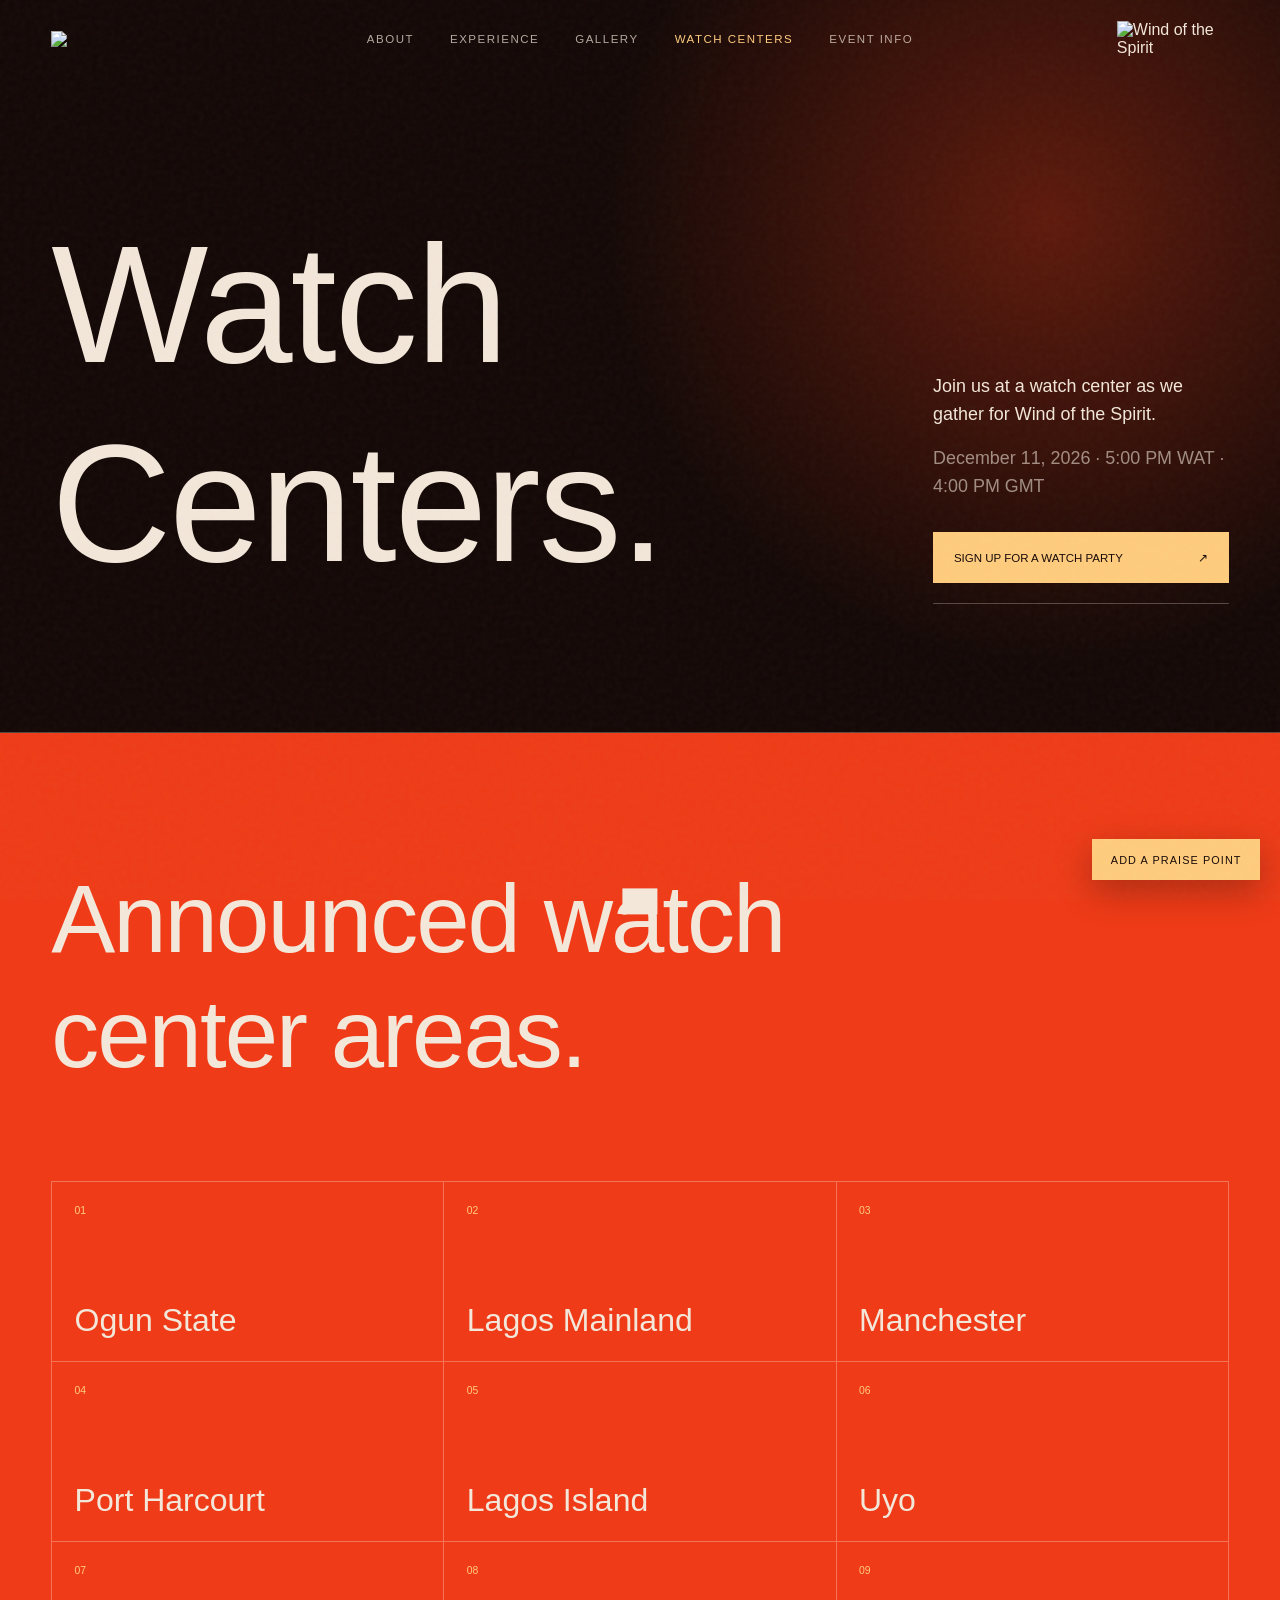
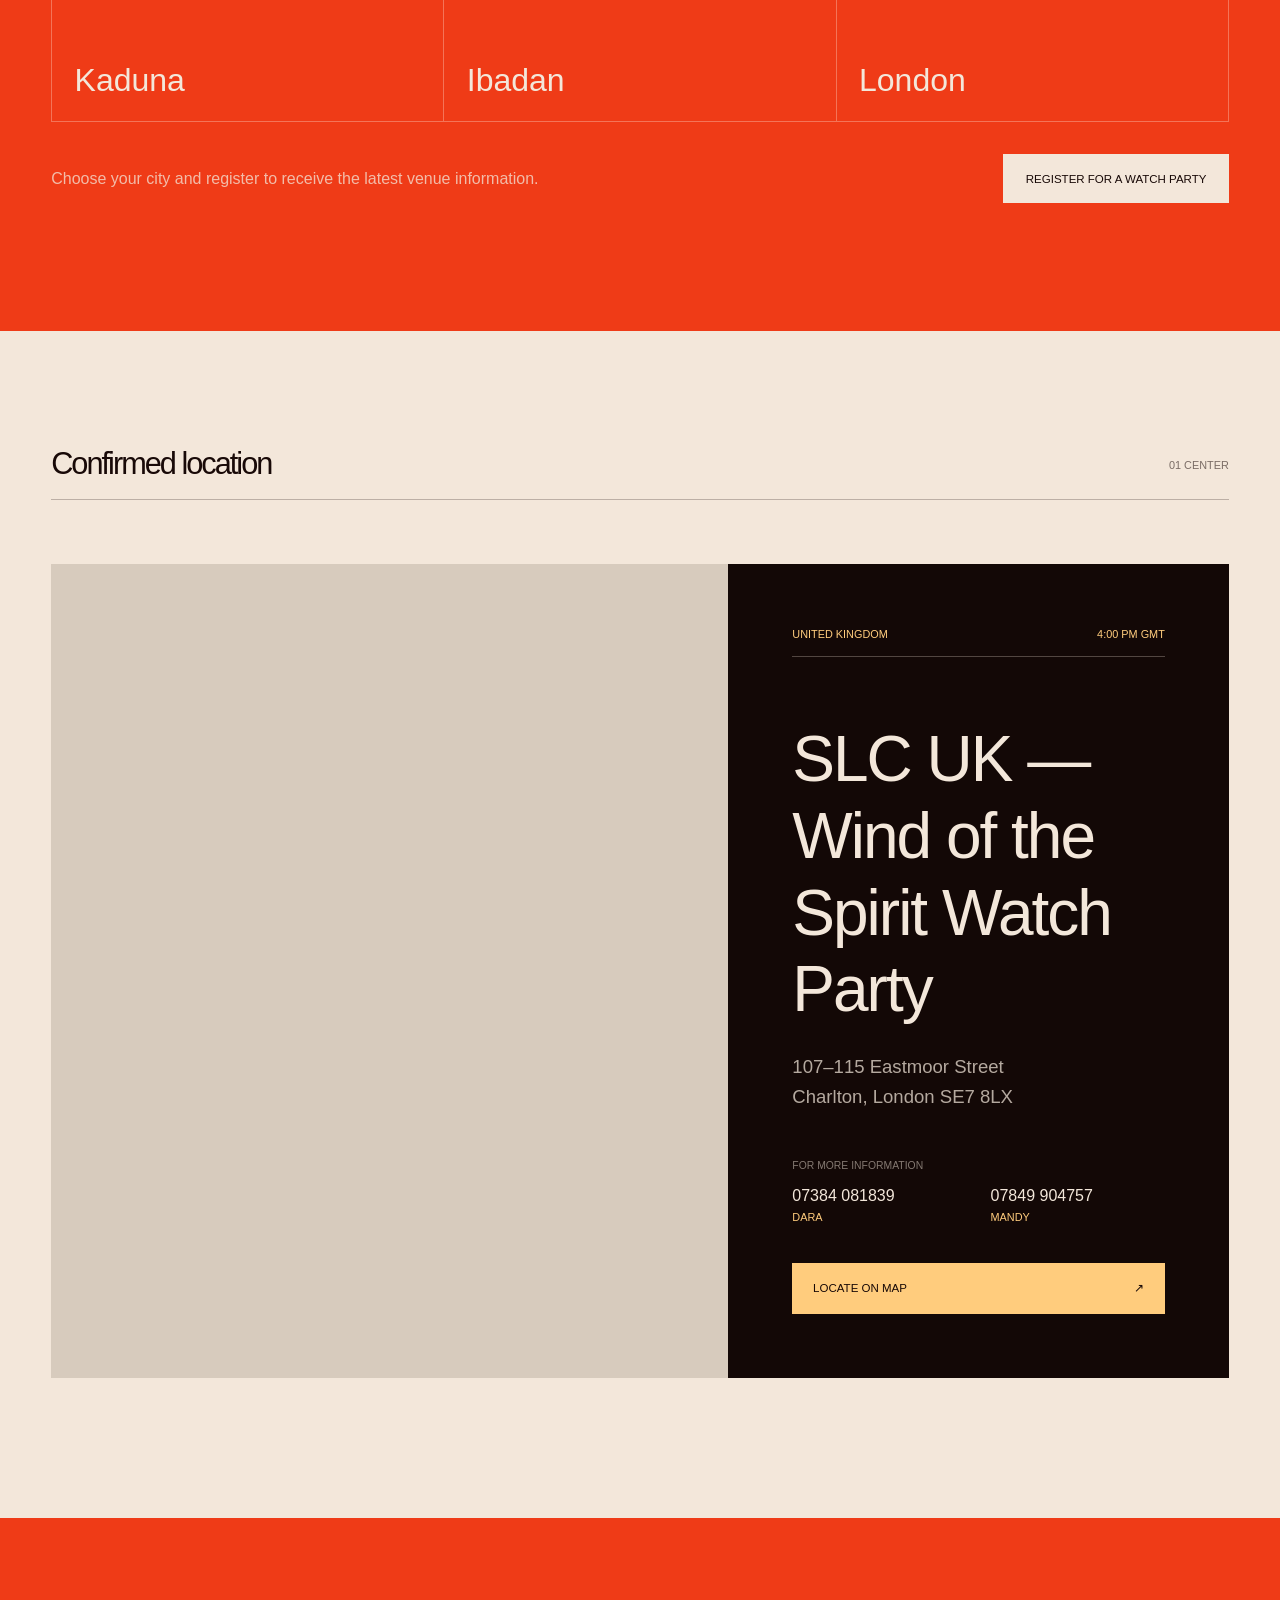
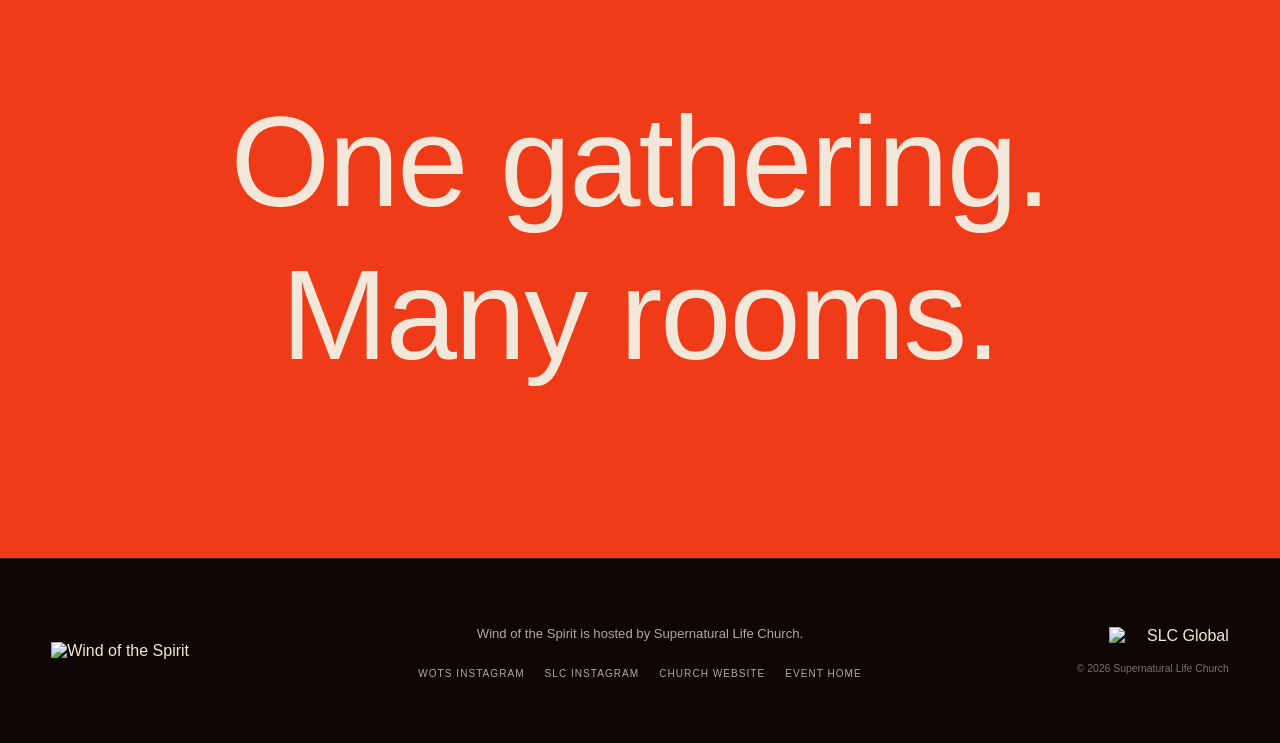
==== watch-centers.html @ 70781173 "Add watch centers and merchandise sections" ====
<!doctype html>
<html lang="en">
<head>
  <meta charset="UTF-8" />
  <meta name="viewport" content="width=device-width, initial-scale=1.0" />
  <meta name="theme-color" content="#130806" />
  <meta name="description" content="Find confirmed Wind of the Spirit 2026 watch centers and directions." />
  <meta property="og:title" content="Wind of the Spirit 2026 Watch Centers" />
  <meta property="og:description" content="Join a Wind of the Spirit 2026 watch party near you." />
  <link rel="icon" type="image/png" href="assets/wots-color.png" />
  <title>Watch Centers — Wind of the Spirit 2026</title>
  <link rel="stylesheet" href="styles.css" />
  <script src="script.js" defer></script>
</head>
<body class="watch-centers-page">
  <a class="skip-link" href="#main">Skip to content</a>
  <div class="grain" aria-hidden="true"></div>
  <header class="site-header scrolled" id="header">
    <a class="brand" href="index.html" aria-label="Supernatural Life Church home"><img src="assets/slc-global-white.png" alt="SLC Global"></a>
    <nav class="desktop-nav" aria-label="Primary navigation">
      <a href="index.html#about">About</a><a href="index.html#experience">Experience</a><a href="index.html#gallery">Gallery</a><a href="watch-centers.html" aria-current="page">Watch Centers</a><a href="index.html#details">Event Info</a>
    </nav>
    <a class="event-brand" href="index.html" aria-label="Wind of the Spirit 2026"><img src="assets/wots-light.png" alt="Wind of the Spirit"></a>
    <button class="menu-toggle" type="button" aria-expanded="false" aria-controls="mobile-menu"><span></span><span></span><span class="sr-only">Menu</span></button>
  </header>
  <nav class="mobile-menu" id="mobile-menu" aria-label="Mobile navigation">
    <a href="index.html#about">About</a><a href="index.html#experience">Experience</a><a href="index.html#gallery">Gallery</a><a href="watch-centers.html" aria-current="page">Watch Centers</a><a href="index.html#details">Event Info</a>
  </nav>
  <a class="praise-float" href="https://docs.google.com/forms/d/e/1FAIpQLSfN8o65ADISsEK9crIKpvxjXkOu6VvKsubmIb9Zc9VXGSktmg/viewform" target="_blank" rel="noopener noreferrer">Add a Praise Point</a>

  <main id="main">
    <section class="watch-hero" aria-labelledby="watch-title">
      <h1 id="watch-title" class="reveal">Watch<br>Centers.</h1>
      <div class="watch-intro reveal">
        <p>Join us at a watch center as we gather for Wind of the Spirit.</p>
        <p>December 11, 2026 · 5:00 PM WAT · 4:00 PM GMT</p>
        <a class="watch-signup" href="https://bit.ly/WOTSWATCHPARTY" target="_blank" rel="noopener noreferrer">Sign up for a watch party <span>↗</span></a>
      </div>
    </section>

    <section class="watch-regions" aria-labelledby="regions-title">
      <div class="watch-regions-head reveal">
        <h2 id="regions-title">Announced watch center areas.</h2>
      </div>
      <div class="watch-regions-grid reveal" role="list">
        <div role="listitem"><span>01</span>Ogun State</div>
        <div role="listitem"><span>02</span>Lagos Mainland</div>
        <div role="listitem"><span>03</span>Manchester</div>
        <div role="listitem"><span>04</span>Port Harcourt</div>
        <div role="listitem"><span>05</span>Lagos Island</div>
        <div role="listitem"><span>06</span>Uyo</div>
        <div role="listitem"><span>07</span>Kaduna</div>
        <div role="listitem"><span>08</span>Ibadan</div>
        <div role="listitem"><span>09</span>London</div>
      </div>
      <div class="watch-regions-cta reveal">
        <p>Choose your city and register to receive the latest venue information.</p>
        <a href="https://bit.ly/WOTSWATCHPARTY" target="_blank" rel="noopener noreferrer">Register for a watch party</a>
      </div>
    </section>

    <section class="watch-list" aria-labelledby="locations-title">
      <div class="watch-list-head reveal">
        <h2 id="locations-title">Confirmed location</h2>
        <span>01 center</span>
      </div>
      <article class="watch-card reveal">
        <div class="watch-map">
          <iframe title="Map showing SLC UK Watch Party at Eastmoor Street in Charlton, London" src="https://www.google.com/maps?q=107-115%20Eastmoor%20Street%2C%20Charlton%2C%20London%20SE7%208LX&amp;output=embed" loading="lazy" referrerpolicy="no-referrer-when-downgrade"></iframe>
        </div>
        <div class="watch-card-copy">
          <div class="watch-card-meta"><span>United Kingdom</span><span>4:00 PM GMT</span></div>
          <h3>SLC UK — Wind of the Spirit Watch Party</h3>
          <address>107–115 Eastmoor Street<br>Charlton, London SE7 8LX</address>
          <div class="watch-contacts">
            <p><span>For more information</span></p>
            <a href="tel:+447384081839">07384 081839 <small>Dara</small></a>
            <a href="tel:+447849904757">07849 904757 <small>Mandy</small></a>
          </div>
          <a class="watch-map-cta" href="https://maps.app.goo.gl/3BkWu3C67oHr8Jhx6" target="_blank" rel="noopener noreferrer">Locate on map <span>↗</span></a>
        </div>
      </article>
    </section>

    <section class="watch-more">
      <h2 class="reveal">One gathering.<br>Many rooms.</h2>
    </section>
  </main>

  <footer>
    <div class="footer-brand"><img src="assets/wots-light.png" alt="Wind of the Spirit"></div>
    <div class="footer-copy">
      <p>Wind of the Spirit is hosted by Supernatural Life Church.</p>
      <nav aria-label="Social and church links">
        <a href="https://www.instagram.com/windofthespiritglobal/" target="_blank" rel="noopener noreferrer">WOTS Instagram</a>
        <a href="https://www.instagram.com/slchurchng/" target="_blank" rel="noopener noreferrer">SLC Instagram</a>
        <a href="https://slchurchng.org/" target="_blank" rel="noopener noreferrer">Church website</a>
        <a href="index.html">Event home</a>
      </nav>
    </div>
    <div class="footer-legal"><img src="assets/slc-global-white.png" alt="SLC Global"><p>© 2026 Supernatural Life Church</p></div>
  </footer>
  <div class="toast" id="toast" role="status" aria-live="polite"></div>
</body>
</html>
---- styles.css ----
@font-face{font-family:'Whyte Inktrap';src:url('assets/fonts/WhyteInktrap-Regular.woff2') format('woff2');font-weight:400;font-style:normal;font-display:swap}
@font-face{font-family:'Whyte Inktrap';src:url('assets/fonts/WhyteInktrap-Medium.woff2') format('woff2');font-weight:500;font-style:normal;font-display:swap}
@font-face{font-family:'Whyte Inktrap';src:url('assets/fonts/WhyteInktrap-Bold.woff2') format('woff2');font-weight:700;font-style:normal;font-display:swap}
@font-face{font-family:'Whyte Inktrap Super';src:url('assets/fonts/WhyteInktrap-Super.woff2') format('woff2');font-weight:400;font-style:normal;font-display:swap}
@font-face{font-family:'Whyte Inktrap Super';src:url('assets/fonts/WhyteInktrap-SuperItalic.woff2') format('woff2');font-weight:400;font-style:italic;font-display:swap}
:root{--ember:#ef3b17;--orange:#ff5a13;--gold:#ffcc7d;--cream:#f3e7da;--ink:#180907;--night:#130806;--line:rgba(243,231,218,.28);--pad:clamp(1.25rem,4vw,4.8rem)}
*{box-sizing:border-box}html{scroll-behavior:smooth}body{margin:0;background:var(--night);color:var(--cream);font-family:"DM Sans",sans-serif;overflow-x:hidden}body.menu-open{overflow:hidden}::selection{background:var(--gold);color:var(--ink)}a{color:inherit;text-decoration:none}button{font:inherit}.sr-only{position:absolute;width:1px;height:1px;overflow:hidden;clip:rect(0,0,0,0)}.skip-link{position:fixed;left:1rem;top:-5rem;z-index:100;padding:.8rem 1rem;background:#fff;color:#000}.skip-link:focus{top:1rem}.grain{position:fixed;inset:0;z-index:50;pointer-events:none;opacity:.055;background-image:url("data:image/svg+xml,%3Csvg viewBox='0 0 180 180' xmlns='http://www.w3.org/2000/svg'%3E%3Cfilter id='n'%3E%3CfeTurbulence type='fractalNoise' baseFrequency='.9' numOctaves='3' stitchTiles='stitch'/%3E%3C/filter%3E%3Crect width='100%25' height='100%25' filter='url(%23n)' opacity='.7'/%3E%3C/svg%3E")}
.site-header{position:fixed;top:0;left:0;right:0;height:78px;padding:0 var(--pad);display:grid;grid-template-columns:1fr auto 1fr;align-items:center;z-index:40;border-bottom:1px solid transparent;transition:.35s}.site-header.scrolled{background:rgba(20,7,5,.82);backdrop-filter:blur(18px);border-color:rgba(255,255,255,.15)}.brand{display:flex;align-items:flex-start;font-weight:600;letter-spacing:-.06em;font-size:1.55rem}.brand small{font-size:.56rem;margin:.2rem 0 0 .25rem}.desktop-nav{display:flex;gap:2.25rem;font-size:.72rem;text-transform:uppercase;letter-spacing:.13em}.desktop-nav a{opacity:.72;transition:.25s}.desktop-nav a:hover,.desktop-nav a:focus-visible{opacity:1}.nav-cta{justify-self:end;border:1px solid rgba(255,255,255,.45);border-radius:50%;width:104px;height:42px;display:flex;align-items:center;justify-content:center;gap:.5rem;font-size:.67rem;letter-spacing:.12em}.menu-toggle,.mobile-menu{display:none}
.hero{min-height:100svh;position:relative;display:flex;flex-direction:column;justify-content:flex-end;padding:8rem var(--pad) 4rem;overflow:hidden;background:#de260f}.hero-image{position:absolute;inset:0;background-image:url('assets/elshaddai-hero.png');background-size:cover;background-position:center 48%;transform:scale(1.035);animation:heroDrift 14s ease-out both}.hero-shade{position:absolute;inset:0;background:linear-gradient(180deg,rgba(23,4,1,.42) 0%,transparent 24%,transparent 54%,rgba(21,2,0,.68) 100%),linear-gradient(90deg,rgba(27,3,0,.16),transparent 50%)}.hero-kicker{position:absolute;z-index:2;top:7.2rem;left:var(--pad);font-size:.69rem;text-transform:uppercase;letter-spacing:.25em}.hero-kicker span{margin:0 .65rem}.hero-copy{position:relative;z-index:2}.display-word{font-family:"Libre Caslon Display",serif;font-weight:400;font-size:clamp(4rem,15vw,13.2rem);letter-spacing:-.075em;line-height:.72;margin:0 0 2.2rem;text-shadow:0 5px 40px rgba(59,6,0,.28)}.hero-meta{display:flex;justify-content:space-between;align-items:flex-end;font-size:clamp(.85rem,1.2vw,1.08rem);text-transform:uppercase;letter-spacing:.15em;line-height:1.4}.hero-date{text-align:right}.scroll-cue{position:absolute;z-index:2;left:50%;bottom:2rem;transform:translateX(-50%);display:flex;align-items:center;gap:.8rem;font-size:.64rem;text-transform:uppercase;letter-spacing:.16em}.scroll-cue i{font-style:normal;font-size:1.1rem}.hero-countdown{position:absolute;z-index:3;right:var(--pad);top:7.05rem;text-align:right}.hero-countdown>p{font-size:.58rem;text-transform:uppercase;letter-spacing:.2em;opacity:.65;margin:0 0 .45rem}.hero-countdown div{display:flex;gap:.75rem}.hero-countdown span{font-size:.5rem;text-transform:uppercase;letter-spacing:.1em}.hero-countdown b{font-size:1rem;display:block;font-weight:500}.reveal{opacity:0;transform:translateY(24px);transition:opacity .85s ease,transform .85s cubic-bezier(.2,.65,.25,1)}.reveal.visible{opacity:1;transform:none}@keyframes heroDrift{from{transform:scale(1.1)}to{transform:scale(1.035)}}
.section{padding:clamp(6rem,12vw,10rem) var(--pad);position:relative}.section-label{display:flex;gap:2rem;align-items:center;color:var(--ink);text-transform:uppercase;font-size:.62rem;letter-spacing:.18em}.section-label span{border:1px solid rgba(24,9,7,.4);width:32px;height:32px;border-radius:50%;display:grid;place-items:center}.section-label.dark{color:var(--cream)}.section-label.dark span{border-color:var(--line)}.manifesto{background:var(--cream);color:var(--ink);min-height:94vh}.manifesto-copy{margin:clamp(6rem,12vw,10rem) auto 0;max-width:1100px;display:grid;grid-template-columns:1.5fr .7fr;gap:6vw;align-items:end}.lede{font-family:"Libre Caslon Display",serif;font-size:clamp(3.2rem,7vw,7.5rem);line-height:.88;letter-spacing:-.055em;margin:0}.lede em{font-weight:400;color:var(--ember)}.body-copy{font-size:clamp(.95rem,1.2vw,1.12rem);line-height:1.7;max-width:400px}.body-copy p+p{margin-top:1.6rem}.vertical-note{position:absolute;right:.75rem;top:50%;writing-mode:vertical-rl;font-size:.55rem;letter-spacing:.3em;opacity:.45}
.theme-section{min-height:110vh;padding:10rem var(--pad) 6rem;background:radial-gradient(circle at 74% 44%,#ff7b2e 0,#ec3214 28%,#8c1008 62%,#220403 100%);display:flex;flex-direction:column;justify-content:center;overflow:hidden;position:relative}.section-tag{text-transform:uppercase;font-size:.61rem;letter-spacing:.25em;margin:0 0 2rem}.theme-title{position:relative;z-index:2;font-family:"Libre Caslon Display",serif;font-size:clamp(4rem,11vw,11rem);line-height:.77;letter-spacing:-.06em;font-weight:400;margin:0}.theme-title span{font-style:italic;color:var(--gold)}.theme-foot{position:relative;z-index:2;margin-top:5rem;display:grid;grid-template-columns:1fr 1fr;gap:3rem;align-items:end;border-top:1px solid var(--line);padding-top:1.5rem}.theme-foot>p{font-size:1.3rem;letter-spacing:.25em}.theme-foot blockquote{margin:0;max-width:500px;font-family:"Libre Caslon Display",serif;font-size:clamp(1.3rem,2.3vw,2.3rem);line-height:1.2}.orbital{position:absolute;border:1px solid rgba(255,214,170,.25);border-radius:50%;width:60vw;height:60vw;right:-12vw;top:10%;animation:orbit 22s linear infinite}.orbital:after{content:"";position:absolute;width:15px;height:15px;border-radius:50%;background:var(--gold);top:19%;left:8%;box-shadow:0 0 35px var(--gold)}.orbital-two{width:44vw;height:44vw;right:-4vw;top:24%;animation-direction:reverse;animation-duration:29s}@keyframes orbit{to{transform:rotate(360deg)}}
.experience{background:var(--night)}.experience-intro{margin:7rem 0 5rem;display:grid;grid-template-columns:1fr 2fr;align-items:start}.experience-intro>p{font-size:.72rem;text-transform:uppercase;letter-spacing:.14em;opacity:.6}.experience-intro h2{font-family:"Libre Caslon Display",serif;font-size:clamp(3.7rem,8vw,8.5rem);line-height:.82;letter-spacing:-.055em;font-weight:400;margin:0}.experience-list{margin-left:28%;border-top:1px solid var(--line)}.experience-item{display:grid;grid-template-columns:65px 1fr 1fr;gap:2rem;align-items:center;border-bottom:1px solid var(--line);padding:2rem 0}.experience-item>span{font-size:.58rem;opacity:.45}.experience-item h3{font-family:"Libre Caslon Display",serif;font-size:clamp(2.3rem,4.5vw,4.7rem);font-weight:400;letter-spacing:-.04em;margin:0}.experience-item p{line-height:1.6;opacity:.65;max-width:360px}
.gallery{display:grid;grid-template-columns:1.08fr .92fr;min-height:100vh;background:#d92f15}.gallery-image{min-height:100vh;overflow:hidden}.gallery-image img{width:100%;height:100%;object-fit:cover;display:block}.gallery-copy{padding:clamp(5rem,10vw,9rem) var(--pad);display:flex;flex-direction:column;justify-content:center}.gallery-copy h2{font-family:"Libre Caslon Display",serif;font-weight:400;font-size:clamp(3.7rem,7vw,7.2rem);line-height:.82;letter-spacing:-.055em;margin:1rem 0 3rem}.gallery-copy>p:not(.section-tag){max-width:430px;line-height:1.7}.media-placeholder{margin-top:4rem;border-top:1px solid var(--line);padding-top:1rem;font-size:.6rem;text-transform:uppercase;letter-spacing:.16em;opacity:.7}
.conveners{background:var(--cream);color:var(--ink)}.convener-head{margin:7rem 0}.convener-head p{font-size:.65rem;text-transform:uppercase;letter-spacing:.16em}.convener-head h2{font-family:"Libre Caslon Display",serif;font-weight:400;font-size:clamp(3.7rem,8vw,8.5rem);line-height:.82;letter-spacing:-.055em;margin:2rem 0 0}.convener-names{display:grid;grid-template-columns:repeat(3,1fr);border-top:1px solid rgba(24,9,7,.3)}.convener-names>div{padding:2rem 2rem 1rem 0;min-height:220px;border-right:1px solid rgba(24,9,7,.3)}.convener-names>div+div{padding-left:2rem}.convener-names span{font-size:.57rem;text-transform:uppercase;letter-spacing:.15em;opacity:.55}.convener-names h3{font-family:"Libre Caslon Display",serif;font-size:clamp(1.8rem,3.5vw,3.6rem);font-weight:400;line-height:.95;margin:2.5rem 0}.convener-names .coming{opacity:.45}
.details{background:#e43b18;padding:clamp(6rem,10vw,9rem) var(--pad)}.details-top h2{font-family:"Libre Caslon Display",serif;font-size:clamp(5rem,16vw,16rem);letter-spacing:-.075em;line-height:.75;font-weight:400;margin:0 0 2rem}.details-city{font-size:clamp(2rem,4vw,4rem);letter-spacing:.02em}.details-city span{opacity:.45}.details-grid{margin:6rem 0 3rem;border-top:1px solid var(--line);display:grid;grid-template-columns:repeat(3,1fr)}.details-grid>div{padding:1.5rem 1.5rem 2.3rem 0;border-bottom:1px solid var(--line)}.details-grid dt{font-size:.55rem;text-transform:uppercase;letter-spacing:.18em;opacity:.6;margin-bottom:1.2rem}.details-grid dd{margin:0;font-family:"Libre Caslon Display",serif;font-size:clamp(1.4rem,2.2vw,2.2rem)}.calendar-btn{background:transparent;color:inherit;border:1px solid rgba(255,255,255,.55);padding:1rem 1.4rem;display:flex;justify-content:space-between;width:min(100%,390px);cursor:pointer;text-align:left;transition:.25s}.calendar-btn:hover{background:var(--cream);color:var(--ink)}
.faq{background:var(--night);display:grid;grid-template-columns:.55fr 1fr 1.2fr;gap:5vw}.faq h2{font-family:"Libre Caslon Display",serif;font-weight:400;font-size:clamp(3.5rem,6vw,6.5rem);line-height:.86;letter-spacing:-.05em;margin:0}.accordion{border-top:1px solid var(--line)}details{border-bottom:1px solid var(--line)}summary{list-style:none;padding:1.5rem 0;cursor:pointer;display:flex;justify-content:space-between;gap:1rem;font-size:.95rem}summary::-webkit-details-marker{display:none}details summary span{transition:.2s}details[open] summary span{transform:rotate(45deg)}details p{margin:0 0 1.5rem;line-height:1.65;opacity:.65;font-size:.9rem}
.final-cta{min-height:100vh;padding:8rem var(--pad) 5rem;position:relative;display:flex;flex-direction:column;justify-content:center;overflow:hidden;background:#d9220c}.final-bg{position:absolute;inset:0;background:url('assets/elshaddai-hero.png') center/cover;filter:saturate(1.1);opacity:.48;transform:scale(1.12)}.final-cta:after{content:"";position:absolute;inset:0;background:linear-gradient(90deg,rgba(30,2,0,.75),rgba(69,7,0,.05)),linear-gradient(0deg,rgba(24,3,1,.65),transparent 60%)}.final-cta>*:not(.final-bg){z-index:2}.final-cta h2{font-family:"Libre Caslon Display",serif;font-weight:400;font-size:clamp(4.2rem,10vw,10.8rem);line-height:.8;letter-spacing:-.06em;margin:1rem 0 5rem}.final-cta h2 em{color:var(--gold)}.final-actions{display:flex;justify-content:space-between;align-items:center}.final-actions button{background:var(--cream);color:var(--ink);border:0;padding:1rem 1.2rem;display:flex;justify-content:space-between;width:260px;cursor:pointer}.final-actions a{font-size:.62rem;text-transform:uppercase;letter-spacing:.15em}footer{background:#0e0504;padding:4rem var(--pad);display:grid;grid-template-columns:1fr 1fr 1fr;align-items:end;border-top:1px solid var(--line)}.footer-mark strong{font-size:3rem;letter-spacing:-.07em}.footer-mark span{font-size:.65rem;margin-left:.5rem}footer p{font-size:.75rem;line-height:1.5;opacity:.65;margin:0}.footer-meta{text-align:right}.toast{position:fixed;left:50%;bottom:1.5rem;transform:translate(-50%,150%);background:var(--cream);color:var(--ink);padding:.8rem 1.1rem;z-index:100;font-size:.75rem;transition:.35s}.toast.show{transform:translate(-50%,0)}
@media(max-width:900px){.site-header{height:68px;display:flex;justify-content:space-between}.desktop-nav,.nav-cta{display:none}.menu-toggle{display:flex;background:none;border:0;padding:1rem 0;flex-direction:column;gap:6px;cursor:pointer}.menu-toggle span:not(.sr-only){width:24px;height:1px;background:#fff;transition:.25s}.menu-toggle[aria-expanded=true] span:first-child{transform:translateY(3.5px) rotate(45deg)}.menu-toggle[aria-expanded=true] span:nth-child(2){transform:translateY(-3.5px) rotate(-45deg)}.mobile-menu{display:flex;position:fixed;inset:68px 0 0;background:rgba(19,8,6,.98);padding:3rem var(--pad);flex-direction:column;gap:1.4rem;font-family:"Libre Caslon Display",serif;font-size:3rem;transform:translateX(100%);transition:.35s}.mobile-menu.open{transform:none}.hero{padding-bottom:5rem}.display-word{font-size:clamp(3.6rem,17.5vw,7rem);white-space:nowrap}.hero-meta{font-size:.7rem}.hero-countdown{top:6rem}.hero-countdown>p{display:none}.hero-countdown div{gap:.5rem}.scroll-cue{display:none}.manifesto-copy{grid-template-columns:1fr}.theme-section{min-height:90vh}.theme-foot{grid-template-columns:1fr}.experience-intro{grid-template-columns:1fr;gap:2rem}.experience-list{margin-left:0}.experience-item{grid-template-columns:35px 1fr}.experience-item p{grid-column:2}.gallery{grid-template-columns:1fr}.gallery-image{min-height:70vh;max-height:780px}.convener-names{grid-template-columns:1fr}.convener-names>div{border-right:0;border-bottom:1px solid rgba(24,9,7,.3);padding-left:0!important}.details-grid{grid-template-columns:1fr 1fr}.faq{grid-template-columns:1fr}.faq .section-label{margin-bottom:2rem}.faq h2{margin-bottom:4rem}footer{grid-template-columns:1fr;gap:2rem}.footer-meta{text-align:left}}
@media(max-width:560px){.hero{min-height:100svh}.hero-image{background-position:center}.hero-kicker{top:5.7rem}.hero-countdown{display:none}.display-word{font-size:17vw;margin-bottom:1.5rem}.hero-meta{align-items:flex-start}.hero-meta p{margin:0}.section{padding-top:5.5rem;padding-bottom:5.5rem}.manifesto-copy{margin-top:5rem}.theme-section{padding-top:7rem}.theme-foot{margin-top:4rem}.experience-intro{margin:5rem 0 3rem}.experience-item{padding:1.5rem 0}.experience-item h3{font-size:2.7rem}.gallery-image{min-height:65vh}.gallery-copy{padding-top:5.5rem;padding-bottom:5.5rem}.convener-head{margin:5rem 0}.details-grid{grid-template-columns:1fr}.details-top h2{font-size:20vw}.final-actions{align-items:flex-start;flex-direction:column;gap:2rem}.final-cta h2{font-size:16vw}.footer-mark strong{font-size:2.5rem}}
@media(prefers-reduced-motion:reduce){html{scroll-behavior:auto}*,*:before,*:after{animation-duration:.01ms!important;animation-iteration-count:1!important;transition-duration:.01ms!important}.reveal{opacity:1;transform:none}}
@media(max-width:900px){.mobile-menu{z-index:35}}

/* Official event identity */
.brand{display:flex;align-items:center;width:122px;font-size:0;letter-spacing:0}
.brand img{display:block;width:100%;height:auto}
.event-brand{justify-self:end;display:flex;align-items:center;width:112px;height:56px}
.event-brand img{display:block;width:100%;height:auto}
.convener-logo{display:block;width:min(230px,45vw);height:auto;margin-bottom:2.2rem}
.footer-mark img{display:block;width:min(210px,100%);height:auto}
.footer-host img{display:block;width:135px;height:auto;margin-bottom:1rem}
.footer-host p{font-size:.75rem;line-height:1.5;opacity:.65;margin:0}
@media(max-width:900px){.brand{width:104px}.event-brand{position:absolute;left:50%;transform:translateX(-50%);width:78px;height:48px}.footer-mark img{width:180px}}
@media(max-width:560px){.brand{width:92px}.event-brand{width:66px}.convener-logo{width:180px}}
.theme-lockup{width:min(78vw,1050px);line-height:1;margin-bottom:1.3rem}
.theme-lockup img{display:block;width:100%;height:auto}
.theme-signature{display:block;width:min(300px,55vw);height:auto}
.theme-lockup + .hero-meta{justify-content:flex-end}
.hero-copy{width:100%;display:flex;flex-direction:column;align-items:center;text-align:center}
.theme-lockup{margin-left:auto;margin-right:auto}
.theme-lockup + .hero-meta{width:100%;justify-content:center;align-items:center}
.hero-date{text-align:center}
.experience-intro{grid-template-columns:1fr;padding-left:28%}
.faq{grid-template-columns:.8fr 1.2fr}
@media(max-width:900px){.experience-intro{padding-left:0}.faq{grid-template-columns:1fr}}
body,button{font-family:'Whyte Inktrap',Arial,sans-serif}
h1,h2,h3,.lede,.theme-foot blockquote,.mobile-menu,.details-grid dd{font-family:'Whyte Inktrap Super','Whyte Inktrap',Arial,sans-serif!important}
.mobile-menu,.mobile-menu a{font-family:'Whyte Inktrap Medium','Whyte Inktrap',Arial,sans-serif!important;font-weight:500!important;line-height:1.2!important;letter-spacing:-2px!important}
.details-grid dd{font-family:'Whyte Inktrap Medium','Whyte Inktrap',Arial,sans-serif!important;font-weight:500!important;line-height:1.2!important;letter-spacing:-2px!important}
.participate-card a{font-family:'Whyte Inktrap Medium','Whyte Inktrap',Arial,sans-serif!important;font-weight:500!important;line-height:1.2!important;letter-spacing:0!important;white-space:nowrap}

/* Dedicated partnership section */
.partnership-section{min-height:86vh;padding:clamp(7rem,11vw,11rem) var(--pad);background:radial-gradient(circle at 82% 22%,rgba(255,194,105,.13),transparent 32%),#160a08;color:var(--cream);display:flex;flex-direction:column;justify-content:center;position:relative;overflow:hidden;scroll-margin-top:78px}
.partnership-section:after{content:'PARTNER';position:absolute;right:-.04em;bottom:-.16em;font-family:'Whyte Inktrap Medium','Whyte Inktrap',Arial,sans-serif;font-size:clamp(9rem,22vw,22rem);font-weight:500;line-height:.8;letter-spacing:-2px;color:rgba(243,231,218,.025);pointer-events:none}
.partnership-layout{position:relative;z-index:1;display:grid;grid-template-columns:minmax(0,1.2fr) minmax(300px,.8fr);gap:clamp(3rem,7vw,7rem);width:min(100%,1180px);margin:0 auto;padding:0 clamp(1.5rem,3vw,3rem);text-align:left;align-items:center}
.partnership-layout h2{margin:0;font-size:clamp(4rem,7.2vw,7.4rem);font-family:'Whyte Inktrap Medium','Whyte Inktrap',Arial,sans-serif!important;font-weight:500!important;line-height:1.2!important;letter-spacing:-2px!important}
.partnership-copy{width:100%;max-width:560px;margin:0;padding:clamp(2rem,4vw,3.5rem);background:var(--cream);color:var(--ink)}
.partnership-copy p{font-size:clamp(1rem,1.25vw,1.2rem);line-height:1.65;margin:0 0 1.3rem}
.partnership-copy a{display:inline-flex;align-items:center;justify-content:center;min-height:52px;margin-top:1.5rem;padding:1rem 1.4rem;background:var(--ink);color:var(--cream);font-family:'Whyte Inktrap Medium','Whyte Inktrap',Arial,sans-serif;font-weight:500!important;line-height:1.2;text-transform:uppercase;letter-spacing:0;transition:transform .2s ease,background .2s ease,color .2s ease}
.partnership-copy a:hover,.partnership-copy a:focus-visible{background:#e43b18;color:var(--cream);transform:translateY(-2px)}
@media(max-width:900px){.partnership-section{scroll-margin-top:68px}.partnership-layout{grid-template-columns:1fr;text-align:center;justify-items:center}.partnership-copy{max-width:620px;text-align:center}}
@media(max-width:560px){.partnership-section{min-height:auto;padding-top:6rem;padding-bottom:7rem}.partnership-layout{margin-left:0;padding-left:0;padding-right:0}.partnership-layout h2{font-size:clamp(3rem,13vw,4.2rem)}.partnership-copy{padding:1.6rem}.partnership-copy a{width:100%}}
.gallery-archive{display:block;background:#0e0706;padding:clamp(6rem,10vw,9rem) var(--pad)}
.gallery-archive .gallery-copy{padding:0 0 clamp(4rem,8vw,7rem);display:grid;grid-template-columns:1.4fr .6fr;gap:5vw;align-items:end}
.gallery-archive .gallery-copy h2{margin:0}
.gallery-archive .gallery-copy>p{margin:0;max-width:440px}
.gallery-wall{display:grid;grid-template-columns:repeat(4,1fr);grid-auto-rows:18vw;gap:.55rem}
.gallery-shot{margin:0;overflow:hidden;background:#24110d;min-width:0}
.gallery-shot.wide{grid-column:span 2}
.gallery-shot.tall{grid-row:span 2}
.gallery-shot img{display:block;width:100%;height:100%;object-fit:cover;transition:transform .8s cubic-bezier(.2,.65,.25,1),filter .5s ease}
.gallery-shot:hover img{transform:scale(1.025);filter:saturate(1.08)}
@media(max-width:900px){.gallery-archive .gallery-copy{grid-template-columns:1fr}.gallery-wall{grid-template-columns:repeat(2,1fr);grid-auto-rows:40vw}.gallery-shot.wide{grid-column:span 2}}
@media(max-width:560px){.gallery-archive{padding-left:.55rem;padding-right:.55rem}.gallery-archive .gallery-copy{padding-left:calc(var(--pad) - .55rem);padding-right:calc(var(--pad) - .55rem)}.gallery-wall{gap:.35rem;grid-auto-rows:48vw}}

.experience-item{cursor:default;position:relative;z-index:1;transition:color .22s ease}
.experience-item:hover h3,.experience-item:focus-visible h3{color:var(--gold)}
.experience-item:focus-visible{outline:1px solid var(--gold);outline-offset:8px}
.experience-preview{position:fixed;left:0;top:0;z-index:32;width:clamp(190px,24vw,310px);aspect-ratio:4/3;overflow:hidden;pointer-events:none;opacity:0;transform:translate3d(-200%,-200%,0);transition:opacity .2s ease;box-shadow:0 20px 55px rgba(0,0,0,.42)}
.experience-preview.active{opacity:1}
.experience-preview img{display:block;width:100%;height:100%;object-fit:cover}
@media(hover:none),(pointer:coarse){.experience-preview{display:none}}

.hero-countdown{left:50%;right:auto;top:7.6rem;width:max-content;text-align:center;transform:translateX(-50%)}
.hero-countdown>p{font-size:.7rem;letter-spacing:.26em;margin-bottom:.7rem;opacity:.82}
.hero-countdown div{justify-content:center;gap:1.25rem}
.hero-countdown span{min-width:3.25rem;font-size:.58rem;letter-spacing:.14em;text-align:center}
.hero-countdown b{font-size:clamp(1.65rem,2.25vw,2.3rem);line-height:.9;font-weight:600;letter-spacing:-.035em}
@media(max-width:900px){.hero-countdown{top:6.3rem}.hero-countdown div{gap:.8rem}.hero-countdown b{font-size:1.55rem}.hero-countdown span{min-width:2.7rem}}

/* Proportion and alignment pass */
.gallery-wall{grid-auto-flow:dense}
.convener-head{margin:clamp(4.5rem,8vw,7rem) 0}
.convener-head h2{margin-top:0;max-width:900px}
.calendar-btn{width:max-content;max-width:100%;justify-content:flex-start;align-items:center;gap:.75rem;padding:1rem 1.25rem}
.calendar-btn span{line-height:1;font-size:1rem}
.final-cta{min-height:clamp(680px,100vh,980px)}
.final-cta h2{max-width:1100px}
.final-actions button{width:max-content;max-width:100%;justify-content:center;align-items:center;padding:1rem 1.35rem;white-space:nowrap}
footer{grid-template-columns:1fr minmax(280px,1fr) 1fr;gap:clamp(2rem,5vw,5rem)}
.footer-host{display:flex;flex-direction:column;align-items:center;text-align:center;justify-self:center}
.footer-host img{margin-left:auto;margin-right:auto}
.footer-mark{justify-self:start}
.footer-meta{justify-self:end}
@media(max-width:900px){
  .gallery-wall{grid-auto-rows:34vw}
  .conveners,.experience,.faq{overflow:hidden}
  .convener-head h2{font-size:clamp(3.6rem,11vw,6.5rem)}
  .convener-names>div{min-height:0;padding:2rem 0}
  .details{padding-left:var(--pad);padding-right:var(--pad)}
  .details-grid{gap:0 1.5rem}
  .final-cta{min-height:760px;padding-top:7rem;padding-bottom:4rem}
  footer{grid-template-columns:1fr 1fr;align-items:center;text-align:left}
  .footer-host{justify-self:end;align-items:flex-end;text-align:right}
  .footer-meta{grid-column:1/-1;justify-self:center;text-align:center}
}
@media(max-width:560px){
  .section{padding-left:var(--pad);padding-right:var(--pad)}
  .experience-item{grid-template-columns:28px minmax(0,1fr);gap:1rem}
  .experience-item p{max-width:30rem}
  .gallery-archive .gallery-copy{gap:1.5rem;padding-bottom:3rem}
  .gallery-wall{grid-template-columns:1fr;grid-auto-rows:auto}
  .gallery-shot,.gallery-shot.wide,.gallery-shot.tall{grid-column:auto;grid-row:auto;aspect-ratio:4/3}
  .gallery-shot.tall{aspect-ratio:4/5}
  .convener-head{margin:3rem 0 4rem}
  .convener-head h2{font-size:clamp(3.2rem,17vw,5rem)}
  .details-grid{gap:0}
  .calendar-btn{font-size:.85rem}
  .faq h2{margin-bottom:2.5rem}
  .final-cta{min-height:680px;padding-top:6rem;padding-bottom:3rem}
  .final-cta h2{margin-bottom:3rem}
  .final-actions{width:100%;align-items:flex-start}
  footer{grid-template-columns:1fr;justify-items:center;text-align:center;padding-top:3rem;padding-bottom:3rem}
  .footer-mark,.footer-host,.footer-meta{justify-self:center;text-align:center}
  .footer-host{align-items:center}
}

/* Clean footer composition */
footer{padding:clamp(3rem,5vw,5rem) var(--pad);grid-template-columns:minmax(180px,.7fr) minmax(320px,1.3fr) minmax(180px,.7fr);gap:clamp(2rem,6vw,7rem);align-items:center;border-top:1px solid rgba(243,231,218,.14)}
.footer-brand img{display:block;width:clamp(145px,14vw,205px);height:auto}
.footer-copy{display:flex;flex-direction:column;gap:1.5rem;align-items:center;justify-self:center;text-align:center}
.footer-copy p{max-width:420px;font-size:.82rem;line-height:1.6;opacity:.72}
.footer-copy nav{display:flex;flex-wrap:wrap;justify-content:center;gap:.65rem 1.25rem}
.footer-copy nav a{font-size:.63rem;text-transform:uppercase;letter-spacing:.1em;text-decoration:none;opacity:.72;transition:opacity .2s ease}
.footer-copy nav a:hover,.footer-copy nav a:focus-visible{opacity:1}
.footer-legal{justify-self:end;text-align:right;display:flex;flex-direction:column;align-items:flex-end;gap:1rem}
.footer-legal img{display:block;width:120px;height:auto}
.footer-legal p{font-size:.65rem;opacity:.48}
@media(max-width:900px){footer{grid-template-columns:1fr 1fr}.footer-copy{justify-self:end;align-items:flex-end;text-align:right}.footer-copy nav{justify-content:flex-end}.footer-legal{grid-column:1/-1;justify-self:stretch;flex-direction:row;align-items:center;justify-content:space-between;text-align:left;padding-top:2rem;border-top:1px solid rgba(243,231,218,.12)}}
@media(max-width:560px){footer{grid-template-columns:1fr;justify-items:start;text-align:left}.footer-brand,.footer-copy,.footer-legal{justify-self:stretch;align-items:flex-start;text-align:left}.footer-copy nav{justify-content:flex-start;flex-direction:column}.footer-legal{grid-column:auto;flex-direction:column;justify-content:flex-start}.footer-legal img{width:105px}}

/* Motion hero with the original artwork retained as a loading fallback */
.hero-video{position:absolute;inset:0;width:100%;height:100%;display:block;object-fit:cover;object-position:center 48%;transform:scale(1.035);animation:heroDrift 14s ease-out both}
@media(max-width:560px){.hero-video{object-position:center}}

/* Final content refinements */
.theme-foot{border:0;background:transparent;backdrop-filter:none}
.hero-countdown{padding:.75rem 1rem;border:1px solid rgba(255,255,255,.16);border-radius:.35rem;background:rgba(20,7,5,.34);backdrop-filter:blur(8px);text-shadow:0 1px 8px rgba(0,0,0,.55)}
.hero-video{transform:none;animation:none}
.experience-item{grid-template-columns:minmax(0,.9fr) minmax(0,1fr)}
.experience-item p{grid-column:auto}
@media(min-width:901px){.experience-item{grid-template-columns:minmax(280px,.9fr) minmax(280px,1fr)}}
@media(max-width:900px){.experience-item{grid-template-columns:1fr}.experience-item p{grid-column:1}}

/* Final typography guardrail */
body *{font-weight:400!important}
h1,h2,h3,h4,h5,h6,.lede,.theme-title,.display-word,.participate-intro h2,.participate-card h3,.details-top h2,.final-cta h2,.footer-mark strong{font-family:'Whyte Inktrap Medium','Whyte Inktrap',Arial,sans-serif!important;font-weight:500!important;line-height:1.2!important;letter-spacing:-2px!important}
strong,b,button,.desktop-nav,.mobile-menu,.nav-cta,.praise-float,.participate-card a,.manifesto-pillars span,.faq summary,.details-grid dt{font-weight:500!important}

/* Final typography guardrail */
body *{font-weight:400!important}
h1,h2,h3,h4,h5,h6,.lede,.theme-title,.display-word,.participate-intro h2,.participate-card h3,.details-top h2,.final-cta h2,.footer-mark strong{font-family:'Whyte Inktrap Medium','Whyte Inktrap',Arial,sans-serif!important;font-weight:500!important;line-height:1.2!important;letter-spacing:-2px!important}
strong,b,button,.desktop-nav,.mobile-menu,.nav-cta,.praise-float,.participate-card a,.manifesto-pillars span,.faq summary,.details-grid dt{font-weight:500!important}

/* Typography system: medium is the strongest weight; headings keep humane spacing. */
@font-face{font-family:'Whyte Inktrap Medium';src:url('assets/fonts/WhyteInktrap-Medium.woff2') format('woff2');font-weight:500;font-style:normal;font-display:swap}
body,button{font-weight:400}
body *{font-weight:400!important}
h1,h2,h3,h4,h5,h6,.lede,.theme-title,.display-word,.participate-intro h2,.participate-card h3,.details-top h2,.final-cta h2,.footer-mark strong{font-family:'Whyte Inktrap Medium','Whyte Inktrap',Arial,sans-serif!important;font-weight:500!important;line-height:1.2!important;letter-spacing:-2px!important}
strong,b,button,.desktop-nav,.mobile-menu,.nav-cta,.praise-float,.participate-card a,.manifesto-pillars span,.faq summary,.details-grid dt{font-weight:500!important}

/* Keep photographic content fully visible instead of cropping it */
.gallery-shot{display:flex;align-items:center;justify-content:center;background:#0e0706}
.gallery-shot img{object-fit:contain;transform:none!important}
.experience-preview{background:#0e0706}
.experience-preview img{object-fit:contain}
.convener-portrait{display:flex;align-items:center;justify-content:center}
.convener-portrait img{object-fit:contain;transform:none!important}

.gallery-wall{display:block;columns:4;column-gap:.55rem}
.gallery-shot,.gallery-shot.wide,.gallery-shot.tall{display:block;width:100%;height:auto;aspect-ratio:auto;margin:0 0 .55rem;break-inside:avoid;grid-column:auto;grid-row:auto}
.gallery-shot img{width:100%;height:auto;aspect-ratio:auto}
@media(max-width:900px){.gallery-wall{columns:2;column-gap:.45rem}.gallery-shot,.gallery-shot.wide,.gallery-shot.tall{margin-bottom:.45rem}}
@media(max-width:560px){.gallery-wall{columns:1}.gallery-shot,.gallery-shot.wide,.gallery-shot.tall{margin-bottom:.35rem}}

@media(max-width:560px){
  .hero-countdown{display:block;top:5.15rem;left:50%;right:auto;transform:translateX(-50%)}
  .hero-countdown div{gap:.35rem}
  .hero-countdown span{min-width:2.35rem;font-size:.45rem;letter-spacing:.08em}
  .hero-countdown b{font-size:1.2rem;line-height:.95}
}

.praise-float{position:fixed;right:1.25rem;bottom:1.25rem;z-index:38;background:var(--gold);color:var(--ink);padding:.9rem 1.15rem;font-size:.68rem;font-weight:700;text-transform:uppercase;letter-spacing:.1em;box-shadow:0 12px 35px rgba(0,0,0,.28);transition:transform .2s ease,background .2s ease}
.praise-float:hover,.praise-float:focus-visible{transform:translateY(-3px);background:var(--cream)}
.participate{background:var(--cream);color:var(--ink)}
.participate-intro{display:grid;grid-template-columns:1.15fr .65fr;gap:clamp(2rem,8vw,8rem);align-items:end;margin-bottom:clamp(3rem,7vw,6rem)}
.participate-intro h2{margin:0;font-size:clamp(4rem,8vw,8rem);line-height:.82;letter-spacing:-.055em}
.participate-intro p{margin:0;max-width:430px;line-height:1.7;opacity:.7}
.participate-grid{display:grid;grid-template-columns:repeat(2,minmax(0,1fr));border-top:1px solid rgba(24,9,7,.3);border-bottom:1px solid rgba(24,9,7,.3)}
.participate-card{min-height:520px;padding:clamp(2rem,4vw,4rem);display:flex;flex-direction:column;align-items:flex-start}
.participate-card+.participate-card{border-left:1px solid rgba(24,9,7,.3)}
.participate-card.praise{background:var(--gold)}
.participate-card>span{font-size:.6rem;text-transform:uppercase;letter-spacing:.16em;opacity:.62}
.participate-card h3{font-size:clamp(2.8rem,5vw,5.5rem);line-height:.88;letter-spacing:-.045em;margin:2.5rem 0 1.5rem}
.participate-card p{max-width:460px;line-height:1.65;opacity:.72;margin:0 0 3rem}
.participate-card a{margin-top:auto;display:inline-flex;align-items:center;gap:.75rem;border-bottom:1px solid currentColor;padding:.8rem 0;font-size:.78rem;font-weight:700;text-transform:uppercase;letter-spacing:.1em}
.participate-card a b{font-size:1rem}
.details-actions{display:flex;align-items:center;gap:1rem;flex-wrap:wrap}
.details-praise{display:inline-flex;align-items:center;gap:.75rem;background:var(--cream);color:var(--ink);padding:1rem 1.25rem;font-size:.86rem}
.final-actions>div{display:flex;align-items:center;gap:.8rem;flex-wrap:wrap}
.final-praise{display:inline-flex;background:var(--gold);color:var(--ink);padding:1rem 1.35rem;font-size:.86rem;text-transform:none!important;letter-spacing:0!important}
@media(max-width:900px){.participate-intro{grid-template-columns:1fr}.participate-grid{grid-template-columns:1fr}.participate-card{min-height:420px}.participate-card+.participate-card{border-left:0;border-top:1px solid rgba(24,9,7,.3)}.praise-float{right:1rem;bottom:1rem}}
@media(max-width:560px){.praise-float{padding:.75rem .9rem;font-size:.58rem}.participate-intro h2{font-size:clamp(3.3rem,16vw,5rem)}.participate-card{min-height:380px;padding:2rem}.participate-card h3{font-size:clamp(2.6rem,13vw,4rem)}.details-actions{align-items:flex-start;flex-direction:column}.final-actions>div{align-items:flex-start;flex-direction:column}.final-praise{font-size:.82rem}}

.experience-preview{width:auto;aspect-ratio:auto;overflow:visible;background:transparent;box-shadow:none}
.experience-preview img{width:auto;height:auto;max-width:min(24vw,310px);max-height:55vh;object-fit:initial;box-shadow:0 20px 55px rgba(0,0,0,.42)}

.theme-section{background:#160806 url('assets/gallery/dji_0451.jpg') center/cover no-repeat;isolation:isolate}
.theme-section:before{content:"";position:absolute;inset:0;z-index:0;background:linear-gradient(180deg,rgba(12,4,3,.62),rgba(12,4,3,.48) 45%,rgba(12,4,3,.78)),linear-gradient(90deg,rgba(12,4,3,.34),rgba(12,4,3,.08),rgba(12,4,3,.34))}
.theme-section .orbital{display:none}
.theme-title{align-self:center;width:min(100%,1100px);text-align:center;text-shadow:0 8px 40px rgba(0,0,0,.45)}
.theme-foot{width:100%}
@media(max-width:560px){.theme-section{background-position:42% center}.theme-title{font-size:clamp(3.6rem,18vw,5.5rem)}}

/* Theme signature and declaration lockup */
.theme-foot{width:min(100%,1120px);margin:clamp(3.5rem,6vw,5.5rem) auto 0;padding:clamp(1.5rem,2.7vw,2.5rem);grid-template-columns:minmax(220px,.8fr) minmax(360px,1.2fr);gap:clamp(2.5rem,6vw,6rem);align-items:center;border:1px solid rgba(243,231,218,.26);background:rgba(12,4,3,.42);backdrop-filter:blur(5px)}
.theme-foot .theme-signature{justify-self:start;width:min(100%,300px)}
.theme-foot blockquote{justify-self:end;width:100%;max-width:540px;font-size:clamp(1.6rem,2.25vw,2.35rem);line-height:1.18;text-wrap:balance}
@media(max-width:700px){.theme-foot{grid-template-columns:1fr;gap:1.75rem;text-align:center}.theme-foot .theme-signature{justify-self:center;width:min(230px,72vw)}.theme-foot blockquote{justify-self:center;max-width:31rem;font-size:clamp(1.35rem,6vw,1.8rem)}}

.final-actions .final-praise{display:inline-flex;align-items:center;justify-content:center;min-height:48px;background:var(--gold);color:var(--ink);padding:1rem 1.35rem;font-size:.9rem;font-weight:600;line-height:1;letter-spacing:0!important;text-transform:none!important;white-space:nowrap}
.final-actions #share-button{min-height:48px;font-size:.9rem;font-weight:500;line-height:1}
@media(max-width:560px){.final-actions .final-praise,.final-actions #share-button{width:100%;justify-content:center}}

@media(min-width:901px){
  .experience-preview img{max-width:min(18vw,220px);max-height:38vh}
  .experience-intro{margin-bottom:4rem}
  .experience-list{margin-left:25%}
  .experience-item{grid-template-columns:54px minmax(280px,.9fr) minmax(280px,1fr);gap:clamp(1.5rem,3vw,3rem)}
}

.participate-card a{display:inline-flex;align-items:center;justify-content:center;min-height:48px;margin-top:auto;padding:1rem 1.35rem;border:0;background:var(--ink);color:var(--cream);font-size:.74rem;font-weight:700;line-height:1;text-transform:uppercase;letter-spacing:.1em;transition:background .2s ease,color .2s ease,transform .2s ease}
.participate-card a:hover,.participate-card a:focus-visible{background:#e43b18;color:var(--cream);transform:translateY(-2px)}
.participate-card.praise a{background:var(--cream);color:var(--ink)}
.participate-card.praise a:hover,.participate-card.praise a:focus-visible{background:var(--ink);color:var(--cream)}
@media(max-width:560px){.participate-card a{width:100%;padding-left:1rem;padding-right:1rem}}

#about,#experience,#gallery,#conveners,#participate,#details{scroll-margin-top:78px}
@media(min-width:1500px){
  .experience{padding-left:max(var(--pad),calc((100vw - 1500px)/2));padding-right:max(var(--pad),calc((100vw - 1500px)/2))}
  .experience-intro{max-width:1180px;margin-left:auto;margin-right:auto}
  .experience-list{max-width:1180px;margin-left:auto;margin-right:auto}
}
@media(max-width:900px){#about,#experience,#gallery,#conveners,#participate,#details{scroll-margin-top:68px}}
.convener-names>.convener-card{padding:0;border-right:1px solid rgba(24,9,7,.3);min-width:0}
.convener-portrait{aspect-ratio:4/5;overflow:hidden;background:#fff}
.convener-portrait img{display:block;width:100%;height:100%;object-fit:cover;object-position:center top;transition:transform .8s cubic-bezier(.2,.65,.25,1)}
.convener-card:hover .convener-portrait img{transform:scale(1.018)}
.convener-meta{padding:1.7rem 2rem 1rem 0}
.convener-card+.convener-card .convener-meta{padding-left:2rem}
.convener-names>.coming{display:flex;flex-direction:column;justify-content:flex-end;min-height:100%;padding:2rem}
@media(max-width:900px){.convener-names>.convener-card{border-right:0;border-bottom:1px solid rgba(24,9,7,.3)}.convener-card+.convener-card .convener-meta{padding-left:0}.convener-meta{padding:1.5rem 0 3rem}.convener-names>.coming{min-height:300px;padding-left:0}}
@media(max-width:560px){.theme-lockup{width:92vw;margin-left:-1vw;margin-bottom:1rem}.theme-signature{width:230px}}

/* Unified heavy title rhythm */
@font-face{font-family:'Whyte Inktrap Super';src:url('assets/fonts/WhyteInktrap-Super.woff2') format('woff2');font-weight:900;font-style:normal;font-display:swap}
@font-face{font-family:'Whyte Inktrap Super';src:url('assets/fonts/WhyteInktrap-SuperItalic.woff2') format('woff2');font-weight:900;font-style:italic;font-display:swap}
h1,h2,h3,.lede,.theme-title,.participate-intro h2,.participate-card h3,.details-top h2,.final-cta h2{font-family:'Whyte Inktrap Medium','Whyte Inktrap',Arial,sans-serif!important;font-weight:500!important;line-height:1.2!important;letter-spacing:-2px!important}

/* About: an intentional editorial composition at every width */
.manifesto{min-height:auto;overflow:hidden;padding-top:clamp(7.5rem,10vw,10rem);padding-bottom:clamp(7.5rem,10vw,10rem)}
.manifesto:before{content:'2026';position:absolute;right:-.04em;bottom:-.22em;color:rgba(24,9,7,.035);font-family:'Whyte Inktrap Super','Whyte Inktrap',Arial,sans-serif;font-size:clamp(14rem,30vw,34rem);font-weight:900;line-height:.8;letter-spacing:-.08em;pointer-events:none}
.manifesto-copy{position:relative;z-index:1;width:min(100%,1320px);min-height:clamp(520px,51vw,690px);margin:0 auto;display:grid;grid-template-columns:minmax(0,1.25fr) minmax(310px,.62fr);gap:clamp(4rem,9vw,9rem);align-items:center}
.lede{max-width:830px;margin:0;font-size:clamp(4.4rem,7.25vw,7.4rem)}
.lede em{display:inline-block;color:var(--ember);font-weight:900;font-style:italic}
.body-copy{position:relative;max-width:430px;padding:2rem 0;font-size:clamp(1rem,1.1vw,1.12rem);line-height:1.72}
.body-copy:before{display:none}
.manifesto-pillars{display:flex;flex-wrap:wrap;gap:.55rem;margin-top:2.4rem}
.manifesto-pillars span{border:1px solid rgba(24,9,7,.28);border-radius:999px;padding:.62rem .85rem;font-size:.62rem;font-weight:700;line-height:1;text-transform:uppercase;letter-spacing:.12em}
@media(max-width:900px){.manifesto-copy{min-height:auto;grid-template-columns:1fr;gap:4rem}.lede{font-size:clamp(4rem,13vw,6.5rem)}.body-copy{max-width:600px;margin-left:auto}.vertical-note{display:none}}
@media(max-width:560px){.manifesto{padding-top:7rem;padding-bottom:6rem}.manifesto-copy{margin:0;gap:3rem}.lede{font-size:clamp(3.6rem,16vw,5rem)}.body-copy{margin:0;padding:1.5rem 0 0;border-left:0;border-top:1px solid rgba(24,9,7,.28)}.body-copy:before{top:-1px;left:0;width:5rem;height:3px}}

/* Experience title and cursor-led image previews */
.experience-intro{display:flex;justify-content:center;align-items:center;text-align:center;margin-left:auto;margin-right:auto}
.experience-intro h2{width:min(100%,1180px);margin-left:auto;margin-right:auto;text-wrap:balance}
.experience-preview{will-change:transform,opacity}
@media(min-width:901px){.experience-intro h2{white-space:nowrap}.experience-preview img{max-width:min(21vw,280px);max-height:42vh}}
/* Final large-screen proportion and content alignment pass */
@media(min-width:901px){
  .manifesto-copy{width:min(100%,1400px);grid-template-columns:minmax(0,1.5fr) minmax(320px,.55fr);gap:clamp(3rem,5vw,6rem)}
  .lede{font-size:clamp(4.5rem,6.5vw,7.4rem);white-space:nowrap}
}
.manifesto:before{left:50%;right:auto;transform:translateX(-50%);text-align:center}
.lede>span,.lede>em{display:block;white-space:nowrap}
.experience-intro{width:100%;max-width:none;padding-left:0}
.experience-intro h2{text-align:center}
.convener-head{display:flex;justify-content:center;text-align:center}
.convener-head h2{width:min(100%,1100px);margin-left:auto;margin-right:auto;text-align:center;text-wrap:balance;white-space:normal}
.participate-grid{gap:clamp(.75rem,1.4vw,1.4rem);border:0}
.participate-card.pastors{background:#28110d;color:var(--cream)}
.participate-card.praise{background:var(--gold);color:var(--ink)}
.participate-card+.participate-card{border:0}
.details-top h2{width:100%;max-width:100%;font-size:19.5vw!important;line-height:1.2!important;letter-spacing:-2px!important;white-space:nowrap}
.final-cta h2{font-size:clamp(4.2rem,9vw,9rem);max-width:980px}
.faq details a,footer a{text-decoration:underline;text-decoration-thickness:1px;text-underline-offset:.2em}
.footer-mark,.footer-host{gap:.75rem}
.footer-mark>a,.footer-host>a,.footer-meta a{font-size:.68rem;text-transform:uppercase;letter-spacing:.1em;opacity:.72}
@media(max-width:900px){.participate-grid{gap:.75rem}.participate-card+.participate-card{border:0}.details-top h2{font-size:19.5vw!important}.final-cta h2{font-size:clamp(4rem,14vw,7rem)}}
@media(max-width:560px){
  html,body{overflow-x:hidden}
  .mobile-menu{visibility:hidden}
  .mobile-menu.open{visibility:visible}
  .lede{font-size:clamp(3rem,12.5vw,4.5rem);white-space:normal}
  .theme-title{width:100%;max-width:100%;font-size:clamp(3.1rem,15vw,4.75rem);line-height:1.2!important}
  .experience-intro h2{font-size:clamp(3.1rem,13.5vw,4.2rem)}
  .participate-intro,.participate-intro h2,.participate-intro p{width:100%;max-width:100%;min-width:0}
  .participate-intro h2{font-size:clamp(3rem,14.5vw,4.5rem)}
  .details-top h2{font-size:19.5vw!important;letter-spacing:-1px!important}
  .final-cta h2{font-size:15vw}
}

footer .footer-copy a{text-decoration:none}
footer .footer-copy{justify-self:center;align-items:center;text-align:center}
footer .footer-copy nav{justify-content:center}

/* Prayer and fasting */
.prayer-section{position:relative;overflow:hidden;padding:clamp(7rem,11vw,11rem) var(--pad);background:var(--gold);color:var(--ink)}
.prayer-section:after{content:'40';position:absolute;right:-.03em;bottom:-.26em;font-family:'Whyte Inktrap Medium','Whyte Inktrap',Arial,sans-serif;font-size:clamp(16rem,38vw,38rem);font-weight:500;line-height:.8;letter-spacing:-2px;color:rgba(24,9,7,.055);pointer-events:none}
.prayer-layout{position:relative;z-index:1;display:grid;grid-template-columns:minmax(0,1.25fr) minmax(300px,.75fr);gap:clamp(3rem,8vw,9rem);align-items:end}
.prayer-layout h2{max-width:850px;margin:0;font-family:'Whyte Inktrap Medium','Whyte Inktrap',Arial,sans-serif!important;font-size:clamp(4.3rem,9vw,9rem);font-weight:500!important;line-height:1.2!important;letter-spacing:-2px!important}
.prayer-copy{max-width:500px}
.prayer-date{margin:0 0 1.5rem;font-family:'Whyte Inktrap Medium','Whyte Inktrap',Arial,sans-serif;font-size:clamp(1.8rem,3vw,3rem);font-weight:500!important;line-height:1.2;letter-spacing:-1px}
.prayer-copy>p:not(.prayer-date){max-width:430px;margin:0;font-size:clamp(1rem,1.25vw,1.18rem);line-height:1.65}
.prayer-rooms{position:relative;z-index:1;display:grid;grid-template-columns:repeat(7,minmax(0,1fr));margin-top:clamp(3rem,6vw,6rem);border-top:1px solid rgba(24,9,7,.25);border-left:1px solid rgba(24,9,7,.25)}
.prayer-rooms a{display:flex;min-height:130px;flex-direction:column;justify-content:space-between;padding:1.25rem;border-right:1px solid rgba(24,9,7,.25);border-bottom:1px solid rgba(24,9,7,.25);color:var(--ink);transition:background .2s ease,color .2s ease,transform .2s ease}
.prayer-rooms a:after{content:'Join on WhatsApp';font-size:.63rem;font-weight:500;line-height:1.2;text-transform:uppercase;letter-spacing:0}
.prayer-rooms span{font-size:.72rem;font-weight:500;text-transform:uppercase;letter-spacing:0;opacity:.65}
.prayer-rooms strong{font-family:'Whyte Inktrap Medium','Whyte Inktrap',Arial,sans-serif;font-size:clamp(1.25rem,1.8vw,1.8rem);font-weight:500;line-height:1.2;letter-spacing:-1px}
.prayer-rooms a:hover,.prayer-rooms a:focus-visible{position:relative;background:var(--ink);color:var(--cream);transform:translateY(-3px)}
.prayer-actions{position:relative;z-index:1;display:flex;flex-wrap:wrap;gap:.75rem;margin-top:1.5rem;justify-content:flex-end}
.prayer-actions a{display:inline-flex;min-height:52px;align-items:center;justify-content:center;padding:1rem 1.35rem;font-family:'Whyte Inktrap Medium','Whyte Inktrap',Arial,sans-serif;font-size:.72rem;font-weight:500!important;line-height:1.2;text-transform:uppercase;letter-spacing:0;transition:transform .2s ease,background .2s ease,color .2s ease}
.prayer-primary{background:var(--ink);color:var(--cream)}
.prayer-secondary{border:1px solid rgba(24,9,7,.45);color:var(--ink)}
.prayer-actions a:hover,.prayer-actions a:focus-visible{transform:translateY(-2px)}
.prayer-primary:hover,.prayer-primary:focus-visible{background:#e43b18}
.prayer-secondary:hover,.prayer-secondary:focus-visible{background:var(--cream);border-color:var(--cream)}
@media(max-width:1100px){.prayer-rooms{grid-template-columns:repeat(4,minmax(0,1fr))}}
@media(max-width:900px){.prayer-layout{grid-template-columns:1fr}.prayer-copy{max-width:620px}}
@media(max-width:640px){.prayer-rooms{grid-template-columns:repeat(2,minmax(0,1fr))}.prayer-rooms a{min-height:115px}}
@media(max-width:560px){.prayer-section{padding-top:6rem;padding-bottom:7rem}.prayer-layout h2{font-size:clamp(3.3rem,15vw,5rem)}.prayer-actions{flex-direction:column}.prayer-actions a{width:100%}}

/* Weekly prophetic prayers */
.prophetic-prayer-section{display:flex;justify-content:center;padding:clamp(6rem,10vw,10rem) var(--pad);background:var(--ink);color:var(--cream)}
.prophetic-prayer-content{display:flex;width:min(100%,1080px);flex-direction:column;align-items:center;justify-content:center;text-align:center}
.prophetic-prayer-content h2{margin:0;font-family:'Whyte Inktrap Medium','Whyte Inktrap',Arial,sans-serif;font-size:clamp(4.5rem,8vw,8.5rem);font-weight:500;line-height:1.2;letter-spacing:-2px}
.prophetic-prayer-content>p{max-width:620px;margin:2rem 0 0;font-size:clamp(1rem,1.3vw,1.2rem);line-height:1.6}
.prophetic-prayer-sessions{display:grid;width:100%;grid-template-columns:repeat(2,minmax(0,1fr));margin-top:3rem;border-top:1px solid rgba(255,247,235,.22);border-left:1px solid rgba(255,247,235,.22)}
.prophetic-prayer-sessions div,.prophetic-timezones div{display:flex;flex-direction:column;gap:.5rem;padding:1.25rem;border-right:1px solid rgba(255,247,235,.22);border-bottom:1px solid rgba(255,247,235,.22)}
.prophetic-prayer-sessions span,.prophetic-timezones span{font-size:.66rem;text-transform:uppercase;opacity:.6}
.prophetic-prayer-sessions strong{font-size:clamp(1.3rem,2vw,2rem);font-weight:500;line-height:1.2}
.prophetic-timezones{display:grid;width:100%;grid-template-columns:repeat(5,minmax(0,1fr));border-left:1px solid rgba(255,247,235,.22)}
.prophetic-timezones strong{font-size:clamp(.72rem,1vw,.85rem);font-weight:500;line-height:1.35;overflow-wrap:anywhere}
.prophetic-prayer-cta{display:inline-flex;align-self:center;min-height:54px;align-items:center;justify-content:center;margin-top:2rem;padding:1rem 1.5rem;background:var(--gold);color:var(--ink);font-size:.72rem;font-weight:500;text-transform:uppercase;transition:transform .2s ease,background .2s ease}
.prophetic-prayer-cta:hover,.prophetic-prayer-cta:focus-visible{transform:translateY(-2px);background:var(--cream)}
@media(max-width:900px){.prophetic-timezones{grid-template-columns:repeat(2,minmax(0,1fr))}.prophetic-timezones div:last-child{grid-column:1/-1}}
@media(max-width:640px){.prophetic-prayer-content h2{font-size:clamp(3.5rem,17vw,5.5rem)}.prophetic-timezones{grid-template-columns:1fr}.prophetic-timezones div:last-child{grid-column:auto}.prophetic-prayer-cta{width:100%;text-align:center}.prophetic-prayer-sessions{grid-template-columns:1fr}}

/* Merchandise */
.merch-section{padding:clamp(6rem,10vw,10rem) var(--pad);overflow:hidden;background:var(--night);color:var(--cream)}
.merch-head{display:grid;grid-template-columns:minmax(0,1.35fr) minmax(260px,.65fr);gap:clamp(2rem,6vw,8rem);align-items:end;margin-bottom:clamp(4rem,8vw,8rem)}
.merch-head h2{margin:0;font-size:clamp(4.5rem,9vw,10rem);font-weight:500;line-height:1;letter-spacing:-2px}
.merch-intro{padding-bottom:1rem;border-bottom:1px solid var(--line)}
.merch-intro p{margin:0 0 2rem;line-height:1.55;opacity:.72}
.merch-intro a,.merch-order a{display:flex;align-items:center;justify-content:space-between;gap:2rem;padding:1.15rem 1.3rem;background:var(--gold);color:var(--ink);font-size:.72rem;text-transform:uppercase;transition:background .2s ease,transform .2s ease}
.merch-intro a:hover,.merch-intro a:focus-visible,.merch-order a:hover,.merch-order a:focus-visible{background:var(--cream);transform:translateY(-2px)}
.merch-groups{display:grid;gap:clamp(4rem,7vw,7rem)}
.merch-group{min-width:0}
.merch-group h3{margin:0 0 1.5rem;font-size:clamp(2.5rem,5vw,5rem);font-weight:500;line-height:1}
.merch-carousel{display:flex;gap:1px;margin-right:calc(var(--pad) * -1);padding:0 var(--pad) 1.25rem 0;overflow-x:auto;overscroll-behavior-inline:contain;scroll-snap-type:inline mandatory;scrollbar-color:var(--gold) rgba(255,247,237,.14);scrollbar-width:thin}
.merch-carousel::-webkit-scrollbar{height:5px}.merch-carousel::-webkit-scrollbar-track{background:rgba(255,247,237,.14)}.merch-carousel::-webkit-scrollbar-thumb{background:var(--gold)}
.merch-carousel figure{flex:0 0 clamp(300px,42vw,580px);margin:0;padding:clamp(1rem,2.5vw,2.5rem);scroll-snap-align:start;background:#17100f}
.merch-carousel img{display:block;width:100%;aspect-ratio:4/3;object-fit:contain;transition:transform .35s ease}
.merch-carousel figure:hover img{transform:scale(1.025)}
.merch-order{display:flex;align-items:center;justify-content:space-between;gap:2rem;margin-top:2rem}
.merch-order p{max-width:550px;margin:0;line-height:1.5;opacity:.7}
.merch-order a{min-width:230px;justify-content:center}
@media(max-width:900px){.merch-head{grid-template-columns:1fr}.merch-intro{max-width:600px}.merch-carousel figure{flex-basis:clamp(290px,70vw,540px)}}
@media(max-width:560px){.merch-section{padding-left:0;padding-right:0}.merch-head,.merch-group h3,.merch-order{margin-left:var(--pad);margin-right:var(--pad)}.merch-carousel{margin-right:0;padding-left:var(--pad);padding-right:var(--pad)}.merch-carousel figure{flex-basis:84vw;padding:1rem}.merch-order{align-items:stretch;flex-direction:column}.merch-order a{min-width:0}}

.watch-centers-page{background:var(--night)}
.watch-centers-page .desktop-nav a[aria-current=page]{opacity:1;color:var(--gold)}
.watch-hero{min-height:80vh;padding:clamp(10rem,16vw,15rem) var(--pad) clamp(6rem,10vw,9rem);display:grid;grid-template-columns:minmax(0,1.45fr) minmax(260px,.55fr);align-items:end;gap:clamp(3rem,8vw,9rem);background:radial-gradient(circle at 82% 30%,rgba(239,59,23,.34),transparent 38%),var(--night);border-bottom:1px solid var(--line)}
.watch-hero h1{margin:0;font-size:clamp(5rem,13vw,13rem);font-weight:500;line-height:1;letter-spacing:-2px}
.watch-intro{align-self:end;padding-bottom:1.25rem;border-bottom:1px solid var(--line)}
.watch-intro p{margin:0;font-size:clamp(1rem,1.4vw,1.25rem);line-height:1.55}
.watch-intro p+p{margin-top:1rem;opacity:.58}
.watch-signup{display:flex;align-items:center;justify-content:space-between;gap:2rem;margin-top:2rem;padding:1.15rem 1.3rem;background:var(--gold);color:var(--ink);font-size:.72rem;text-transform:uppercase;transition:background .2s ease,transform .2s ease}
.watch-signup:hover,.watch-signup:focus-visible{background:var(--cream);transform:translateY(-2px)}
.watch-regions{padding:clamp(6rem,10vw,10rem) var(--pad);background:var(--ember);color:var(--cream)}
.watch-regions-head{margin-bottom:clamp(3rem,7vw,7rem)}
.watch-regions-head h2{width:min(100%,1100px);margin:0;font-size:clamp(3.5rem,7.5vw,8rem);font-weight:500;line-height:1.05;letter-spacing:-2px;text-wrap:balance}
.watch-regions-grid{display:grid;grid-template-columns:repeat(3,minmax(0,1fr));border-top:1px solid rgba(255,247,237,.3);border-left:1px solid rgba(255,247,237,.3)}
.watch-regions-grid div{display:flex;flex-direction:column;justify-content:space-between;min-height:180px;padding:1.4rem;border-right:1px solid rgba(255,247,237,.3);border-bottom:1px solid rgba(255,247,237,.3);font-size:clamp(1.5rem,2.5vw,2.7rem);line-height:1.15}
.watch-regions-grid span{font-size:.65rem;color:var(--gold)}
.watch-regions-cta{display:flex;align-items:center;justify-content:space-between;gap:2rem;margin-top:2rem}
.watch-regions-cta p{max-width:590px;margin:0;line-height:1.5;opacity:.75}
.watch-regions-cta a{padding:1.15rem 1.4rem;background:var(--cream);color:var(--ink);font-size:.72rem;text-transform:uppercase;white-space:nowrap;transition:transform .2s ease,background .2s ease}
.watch-regions-cta a:hover,.watch-regions-cta a:focus-visible{background:var(--gold);transform:translateY(-2px)}
.watch-list{padding:clamp(5rem,9vw,9rem) var(--pad) clamp(7rem,11vw,11rem);background:var(--cream);color:var(--ink)}
.watch-list-head{display:flex;align-items:center;justify-content:space-between;margin-bottom:clamp(2.5rem,5vw,5rem);padding-bottom:1rem;border-bottom:1px solid rgba(24,9,7,.25)}
.watch-list-head h2{margin:0;font-size:clamp(1.5rem,2.4vw,2.3rem)}
.watch-list-head span{font-size:.68rem;text-transform:uppercase;opacity:.55}
.watch-card{display:grid;grid-template-columns:minmax(0,1.15fr) minmax(360px,.85fr);min-height:670px;background:var(--night);color:var(--cream)}
.watch-map{position:relative;min-height:570px;overflow:hidden;background:#d7cbbd}
.watch-map iframe{position:absolute;inset:0;width:100%;height:100%;border:0;filter:grayscale(1) contrast(.92)}
.watch-card-copy{display:flex;flex-direction:column;padding:clamp(2rem,5vw,5rem)}
.watch-card-meta{display:flex;justify-content:space-between;gap:1.5rem;padding-bottom:1rem;border-bottom:1px solid var(--line);font-size:.68rem;text-transform:uppercase;color:var(--gold)}
.watch-card-copy h3{max-width:630px;margin:clamp(2rem,5vw,4.5rem) 0 1.5rem;font-size:clamp(2.8rem,5vw,5.2rem);font-weight:500;line-height:1.08;letter-spacing:-2px}
.watch-card-copy address{font-style:normal;font-size:clamp(1rem,1.45vw,1.25rem);line-height:1.6;opacity:.72}
.watch-contacts{display:grid;grid-template-columns:1fr 1fr;gap:.7rem 1.5rem;margin-top:auto;padding-top:3rem}
.watch-contacts p{grid-column:1/-1;margin:0 0 .35rem;font-size:.65rem;text-transform:uppercase;opacity:.5}
.watch-contacts a{font-size:clamp(1rem,1.25vw,1.15rem)}
.watch-contacts small{display:block;margin-top:.35rem;font-size:.68rem;text-transform:uppercase;color:var(--gold)}
.watch-map-cta{display:flex;align-items:center;justify-content:space-between;gap:2rem;margin-top:2.5rem;padding:1.15rem 1.3rem;background:var(--gold);color:var(--ink);font-size:.72rem;text-transform:uppercase;transition:background .2s ease,transform .2s ease}
.watch-map-cta:hover,.watch-map-cta:focus-visible{background:var(--cream);transform:translateY(-2px)}
.watch-more{padding:clamp(7rem,13vw,13rem) var(--pad);text-align:center;background:var(--ember);color:var(--cream)}
.watch-more p{margin:0 0 2rem;font-size:.68rem;text-transform:uppercase;opacity:.7}
.watch-more h2{margin:0 auto;font-size:clamp(4rem,10vw,10rem);font-weight:500;line-height:1.05;letter-spacing:-2px}
@media(max-width:900px){.watch-hero{min-height:70vh;grid-template-columns:1fr}.watch-intro{max-width:600px}.watch-regions-grid{grid-template-columns:repeat(2,minmax(0,1fr))}.watch-card{grid-template-columns:1fr;min-height:0}.watch-map{aspect-ratio:16/10;min-height:0}.watch-card-copy{min-height:570px}.watch-contacts{margin-top:3rem}}
@media(max-width:560px){.watch-hero{padding-top:9rem}.watch-hero h1{font-size:clamp(4.4rem,21vw,7rem)}.watch-regions-grid{grid-template-columns:1fr}.watch-regions-grid div{min-height:120px}.watch-regions-cta{align-items:stretch;flex-direction:column}.watch-regions-cta a{text-align:center}.watch-list{padding-left:0;padding-right:0}.watch-list-head{margin-left:var(--pad);margin-right:var(--pad)}.watch-map{aspect-ratio:4/3}.watch-card-copy{min-height:0;padding:2rem var(--pad) 3rem}.watch-contacts{grid-template-columns:1fr}.watch-card-copy h3{font-size:clamp(2.5rem,12vw,4rem)}.watch-more h2{font-size:clamp(3.5rem,16vw,6rem)}}

/* Testimony invitation */
.testimony-section{position:relative;min-height:100vh;overflow:hidden;display:flex;align-items:center;padding:clamp(7rem,10vw,10rem) var(--pad);color:var(--cream);background:#080808}
.testimony-bg{position:absolute;inset:0;background:url('assets/testimony-bg.jpg') center/cover no-repeat;filter:contrast(1.04);transform:scale(1.01)}
.testimony-section:after{content:'';position:absolute;inset:0;background:linear-gradient(180deg,rgba(5,5,5,.24) 0%,rgba(5,5,5,.12) 32%,rgba(5,5,5,.9) 100%),linear-gradient(90deg,rgba(5,5,5,.45),transparent 48%,rgba(5,5,5,.22))}
.testimony-content{position:relative;z-index:1;width:100%}
.testimony-content h2{max-width:1050px;margin:0 auto;text-align:center;font-family:'Whyte Inktrap Medium','Whyte Inktrap',Arial,sans-serif!important;font-size:clamp(4rem,8.2vw,8.5rem);font-weight:500!important;line-height:1.2!important;letter-spacing:-2px!important}
.testimony-bottom{display:flex;justify-content:space-between;align-items:flex-end;gap:3rem;margin-top:clamp(3rem,6vw,5rem);padding-top:1.5rem;border-top:1px solid rgba(243,231,218,.34)}
.testimony-bottom p{max-width:560px;margin:0;font-size:clamp(1rem,1.25vw,1.18rem);line-height:1.65}
.testimony-bottom a{display:inline-flex;flex:0 0 auto;min-height:52px;align-items:center;justify-content:center;padding:1rem 1.4rem;background:var(--cream);color:var(--ink);font-family:'Whyte Inktrap Medium','Whyte Inktrap',Arial,sans-serif;font-size:.72rem;font-weight:500!important;line-height:1.2;text-transform:uppercase;letter-spacing:0;transition:transform .2s ease,background .2s ease,color .2s ease}
.testimony-bottom a:hover,.testimony-bottom a:focus-visible{background:var(--gold);transform:translateY(-2px)}
@media(max-width:900px){.testimony-section{min-height:88vh}.testimony-content h2{font-size:clamp(3.8rem,11vw,7rem)}.testimony-bottom{align-items:flex-start;flex-direction:column}}
@media(max-width:560px){.testimony-section{min-height:82vh;padding-top:6rem;padding-bottom:6rem}.testimony-bg{background-position:40% center}.testimony-content h2{font-size:clamp(3rem,13.2vw,4.4rem)}.testimony-bottom{gap:2rem}.testimony-bottom a{width:100%}}

/* Unified conveners and ministers grid */
.convener-names{grid-template-columns:repeat(3,minmax(0,1fr))}
.convener-names{gap:0;border:0;background:transparent}
.convener-names>.convener-card{border:1px solid rgba(24,9,7,.14)!important;background:var(--cream);margin:-1px 0 0 -1px}
.convener-names .convener-meta{padding:1.5rem 2rem 3rem!important}
@media(max-width:900px){.convener-names{grid-template-columns:repeat(2,minmax(0,1fr))}}
@media(max-width:560px){.convener-names{grid-template-columns:1fr}.convener-names .convener-meta{padding:1.5rem 1.25rem 2.5rem!important}}

.theme-foot{border:0;background:transparent;backdrop-filter:none}
.hero-countdown{padding:.75rem 1rem;border:1px solid rgba(255,255,255,.16);border-radius:.35rem;background:rgba(20,7,5,.34);backdrop-filter:blur(8px);text-shadow:0 1px 8px rgba(0,0,0,.55)}
.hero-video{transform:none;animation:none}
.experience-item{grid-template-columns:minmax(0,.9fr) minmax(0,1fr)}
.experience-item p{grid-column:auto}
@media(min-width:901px){.experience-item{grid-template-columns:minmax(280px,.9fr) minmax(280px,1fr)}}
@media(max-width:900px){.experience-item{grid-template-columns:1fr}.experience-item p{grid-column:1}}
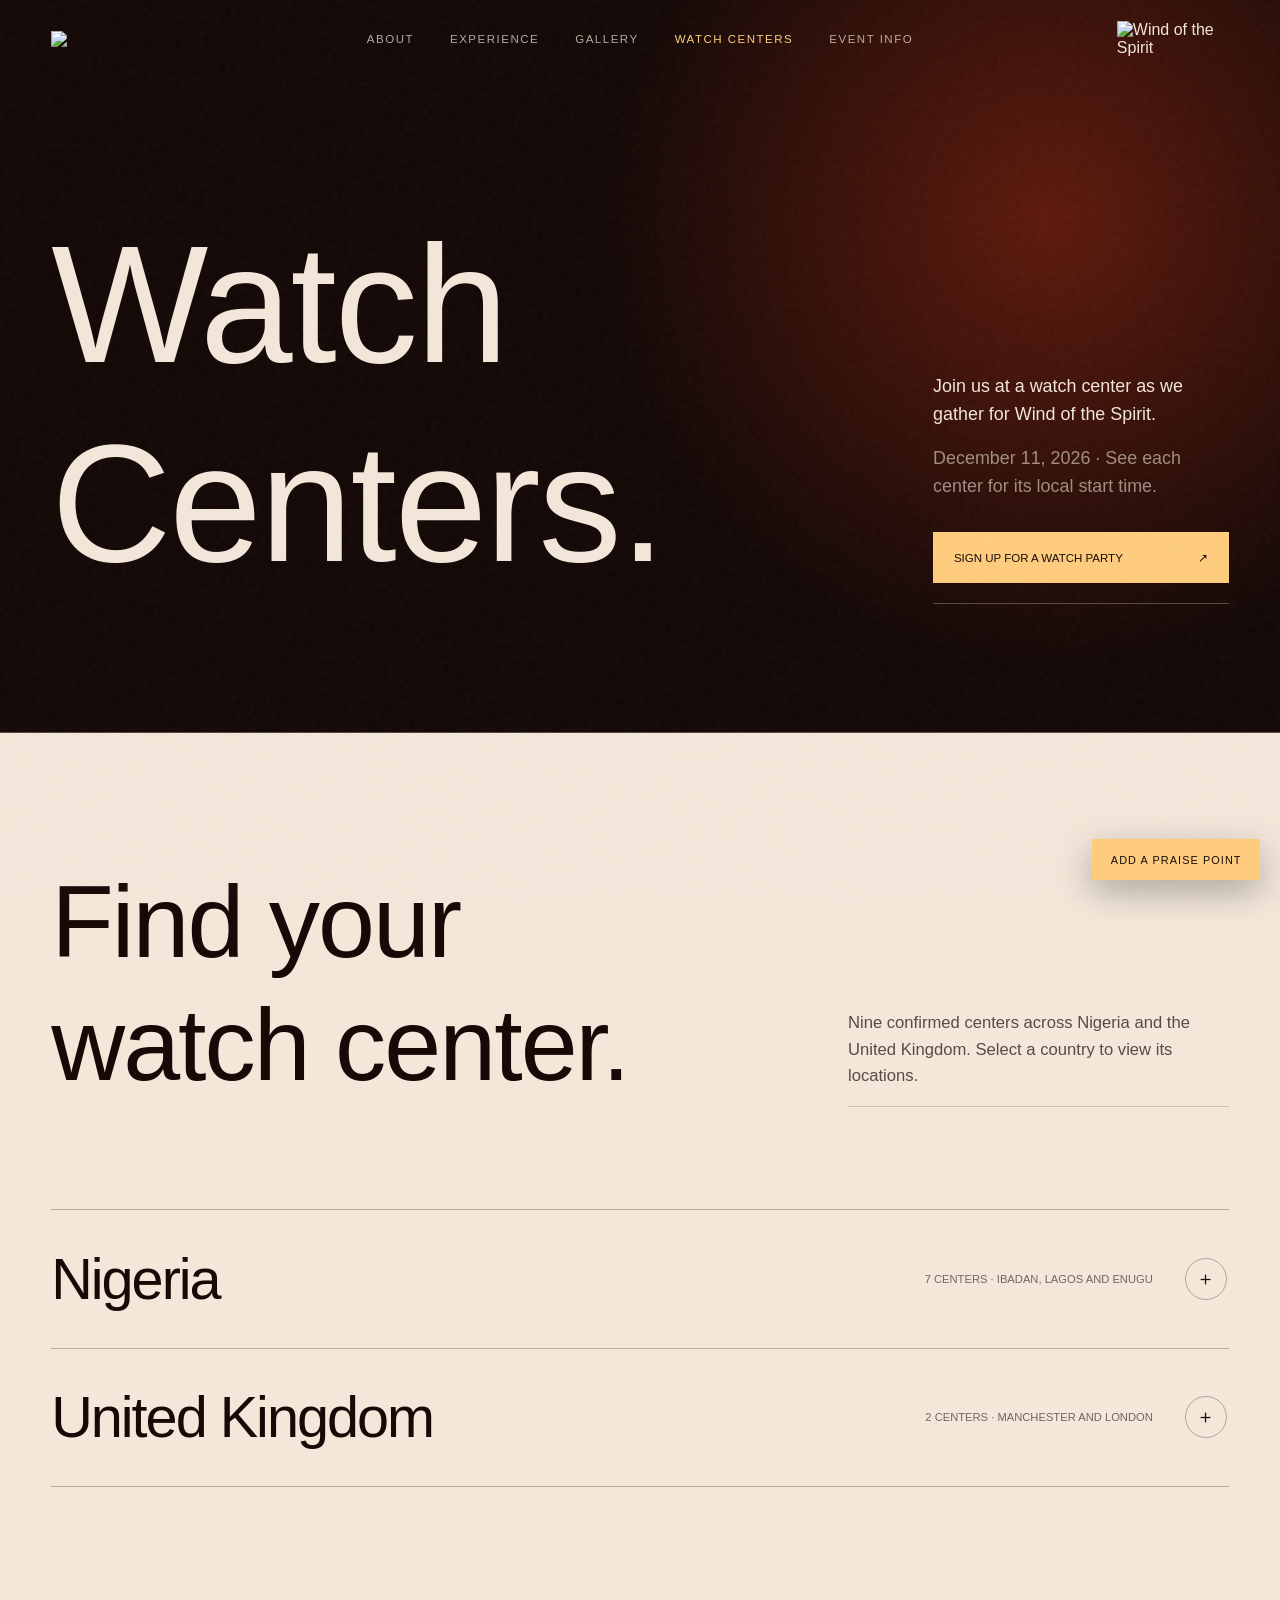
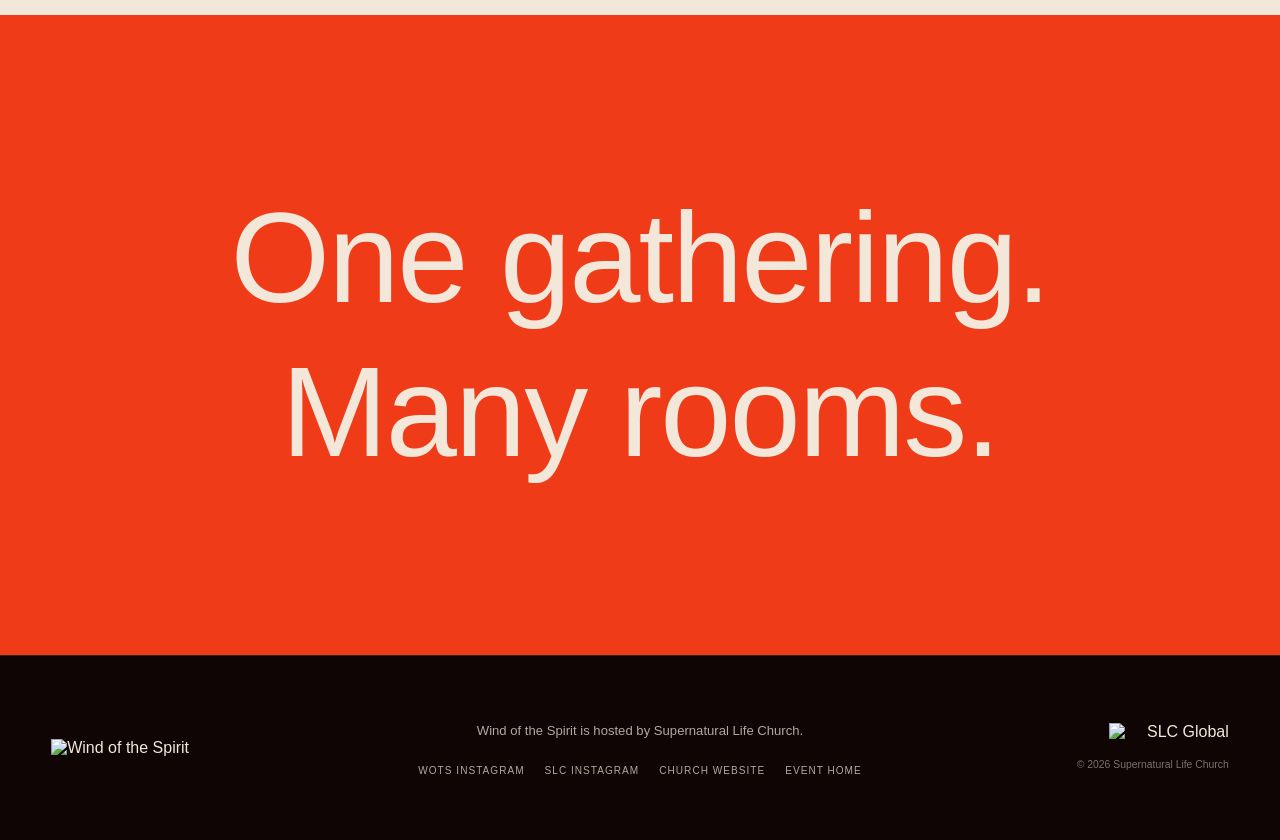
==== commit 38f89023: "Organize watch centers by country" ====
--- a/watch-centers.html
+++ b/watch-centers.html
@@ -33,53 +33,107 @@
       <h1 id="watch-title" class="reveal">Watch<br>Centers.</h1>
       <div class="watch-intro reveal">
         <p>Join us at a watch center as we gather for Wind of the Spirit.</p>
-        <p>December 11, 2026 · 5:00 PM WAT · 4:00 PM GMT</p>
+        <p>December 11, 2026 · See each center for its local start time.</p>
         <a class="watch-signup" href="https://bit.ly/WOTSWATCHPARTY" target="_blank" rel="noopener noreferrer">Sign up for a watch party <span>↗</span></a>
       </div>
     </section>
 
-    <section class="watch-regions" aria-labelledby="regions-title">
-      <div class="watch-regions-head reveal">
-        <h2 id="regions-title">Announced watch center areas.</h2>
+    <section class="watch-directory" aria-labelledby="locations-title">
+      <div class="watch-directory-head reveal">
+        <h2 id="locations-title">Find your<br>watch center.</h2>
+        <p>Nine confirmed centers across Nigeria and the United Kingdom. Select a country to view its locations.</p>
       </div>
-      <div class="watch-regions-grid reveal" role="list">
-        <div role="listitem"><span>01</span>Ogun State</div>
-        <div role="listitem"><span>02</span>Lagos Mainland</div>
-        <div role="listitem"><span>03</span>Manchester</div>
-        <div role="listitem"><span>04</span>Port Harcourt</div>
-        <div role="listitem"><span>05</span>Lagos Island</div>
-        <div role="listitem"><span>06</span>Uyo</div>
-        <div role="listitem"><span>07</span>Kaduna</div>
-        <div role="listitem"><span>08</span>Ibadan</div>
-        <div role="listitem"><span>09</span>London</div>
+
+      <div class="watch-countries">
+        <details class="watch-country">
+          <summary><span>Nigeria</span><small>7 centers · Ibadan, Lagos and Enugu</small><b aria-hidden="true">＋</b></summary>
+          <div class="watch-country-content">
+            <section class="watch-city" aria-labelledby="ibadan-centers">
+              <div class="watch-city-head"><h3 id="ibadan-centers">Ibadan</h3><span>4 centers</span></div>
+              <div class="watch-center-grid">
+                <article class="watch-center-card">
+                  <h4>Challenge / Jericho</h4>
+                  <address>No. 20, Irepo Street, beside Royal Seed College, opposite Molete Baptist, Idi Odo, Challenge.</address>
+                  <div class="watch-center-contacts"><a href="tel:+2349052226346">Adebanke · 0905 222 6346</a><a href="tel:+2349024031799">Esther · 0902 403 1799</a></div>
+                  <a class="watch-center-map" href="https://www.google.com/maps/search/?api=1&amp;query=No%2020%20Irepo%20Street%20Idi%20Odo%20Challenge%20Ibadan" target="_blank" rel="noopener noreferrer">Open in Maps <span>↗</span></a>
+                </article>
+                <article class="watch-center-card">
+                  <h4>Apata</h4>
+                  <address>Fresh Memory Studios, opposite Oluwaseyi Hospital, Olugbode, Odo Ona, along Apata, Ibadan.</address>
+                  <div class="watch-center-contacts"><a href="tel:+2348160353512">Feranmi · 0816 035 3512</a></div>
+                  <a class="watch-center-map" href="https://www.google.com/maps/search/?api=1&amp;query=Fresh%20Memory%20Studios%20Olugbode%20Odo%20Ona%20Apata%20Ibadan" target="_blank" rel="noopener noreferrer">Open in Maps <span>↗</span></a>
+                </article>
+                <article class="watch-center-card">
+                  <h4>Ojoo</h4>
+                  <address>Analysts' House, No. 1 Agricola Street, adjacent UI Second Gate, Ibadan.</address>
+                  <div class="watch-center-contacts"><a href="tel:+2348181894693">Sinmi · 0818 189 4693</a></div>
+                  <a class="watch-center-map" href="https://www.google.com/maps/search/?api=1&amp;query=Analysts%20House%201%20Agricola%20Street%20UI%20Second%20Gate%20Ibadan" target="_blank" rel="noopener noreferrer">Open in Maps <span>↗</span></a>
+                </article>
+                <article class="watch-center-card">
+                  <h4>Akobo</h4>
+                  <address>The Turning, opposite Jaiz Bank, adjacent Oluyole Diagnostic Centre, Best Way, Iwo Road, Ibadan.</address>
+                  <div class="watch-center-contacts"><a href="tel:+2347039036836">Victor · 0703 903 6836</a></div>
+                  <a class="watch-center-map" href="https://www.google.com/maps/search/?api=1&amp;query=The%20Turning%20Jaiz%20Bank%20Oluyole%20Diagnostic%20Centre%20Iwo%20Road%20Ibadan" target="_blank" rel="noopener noreferrer">Open in Maps <span>↗</span></a>
+                </article>
+              </div>
+            </section>
+
+            <section class="watch-city" aria-labelledby="lagos-centers">
+              <div class="watch-city-head"><h3 id="lagos-centers">Lagos</h3><span>2 centers</span></div>
+              <div class="watch-center-grid">
+                <article class="watch-center-card">
+                  <h4>Mainland</h4>
+                  <address>Watercress Events, 48 Oritshe Street, off Balogun Street, Allen, Ikeja, Lagos.</address>
+                  <div class="watch-center-contacts"><a href="tel:+2348106934382">Folashade · 0810 693 4382</a></div>
+                  <a class="watch-center-map" href="https://www.google.com/maps/search/?api=1&amp;query=Watercress%20Events%2048%20Oritshe%20Street%20Allen%20Ikeja%20Lagos" target="_blank" rel="noopener noreferrer">Open in Maps <span>↗</span></a>
+                </article>
+                <article class="watch-center-card">
+                  <h4>Island</h4>
+                  <address>Premium Hall, Banex Mall, Plot 1–10 Akiogun Road, Lekki–Epe Expressway, Oniru, Lagos.</address>
+                  <div class="watch-center-contacts"><span title="Please confirm this phone number">Joy · 0813 367 880</span></div>
+                  <a class="watch-center-map" href="https://www.google.com/maps/search/?api=1&amp;query=Premium%20Hall%20Banex%20Mall%20Plot%201-10%20Akiogun%20Road%20Oniru%20Lagos" target="_blank" rel="noopener noreferrer">Open in Maps <span>↗</span></a>
+                </article>
+              </div>
+            </section>
+
+            <section class="watch-city" aria-labelledby="enugu-centers">
+              <div class="watch-city-head"><h3 id="enugu-centers">Enugu</h3><span>1 center</span></div>
+              <div class="watch-center-grid">
+                <article class="watch-center-card">
+                  <h4>Coal City Garden Estate</h4>
+                  <address>House 78, Coal City Garden Estate, off Okpara Avenue, behind CBN, Enugu.</address>
+                  <div class="watch-center-contacts"><a href="tel:+2347040450217">Uchechi · 0704 045 0217</a></div>
+                  <a class="watch-center-map" href="https://www.google.com/maps/search/?api=1&amp;query=House%2078%20Coal%20City%20Garden%20Estate%20Okpara%20Avenue%20Enugu" target="_blank" rel="noopener noreferrer">Open in Maps <span>↗</span></a>
+                </article>
+              </div>
+            </section>
+          </div>
+        </details>
+
+        <details class="watch-country">
+          <summary><span>United Kingdom</span><small>2 centers · Manchester and London</small><b aria-hidden="true">＋</b></summary>
+          <div class="watch-country-content">
+            <section class="watch-city" aria-labelledby="uk-centers">
+              <div class="watch-center-grid">
+                <article class="watch-center-card">
+                  <div class="watch-center-time">4:00 PM</div>
+                  <h4>Manchester</h4>
+                  <address>Luther King House<br>Brighton Grove<br>Manchester M14 5JP</address>
+                  <div class="watch-center-contacts"><a href="tel:+447384081839">Dara · 07384 081839</a><a href="tel:+447823819937">Tomi · 07823 819937</a></div>
+                  <a class="watch-center-map" href="https://www.google.com/maps/search/?api=1&amp;query=Luther%20King%20House%20Brighton%20Grove%20Manchester%20M14%205JP" target="_blank" rel="noopener noreferrer">Open in Maps <span>↗</span></a>
+                </article>
+                <article class="watch-center-card">
+                  <div class="watch-center-time">5:00 PM</div>
+                  <h4>London</h4>
+                  <address>107–115 Eastmoor Street<br>Charlton, London SE7 8LX</address>
+                  <div class="watch-center-contacts"><a href="tel:+447384081839">Dara · 07384 081839</a><a href="tel:+447849904757">Mandy · 07849 904757</a></div>
+                  <a class="watch-center-map" href="https://maps.app.goo.gl/3BkWu3C67oHr8Jhx6" target="_blank" rel="noopener noreferrer">Open in Maps <span>↗</span></a>
+                </article>
+              </div>
+            </section>
+          </div>
+        </details>
       </div>
-      <div class="watch-regions-cta reveal">
-        <p>Choose your city and register to receive the latest venue information.</p>
-        <a href="https://bit.ly/WOTSWATCHPARTY" target="_blank" rel="noopener noreferrer">Register for a watch party</a>
-      </div>
-    </section>
-
-    <section class="watch-list" aria-labelledby="locations-title">
-      <div class="watch-list-head reveal">
-        <h2 id="locations-title">Confirmed location</h2>
-        <span>01 center</span>
-      </div>
-      <article class="watch-card reveal">
-        <div class="watch-map">
-          <iframe title="Map showing SLC UK Watch Party at Eastmoor Street in Charlton, London" src="https://www.google.com/maps?q=107-115%20Eastmoor%20Street%2C%20Charlton%2C%20London%20SE7%208LX&amp;output=embed" loading="lazy" referrerpolicy="no-referrer-when-downgrade"></iframe>
-        </div>
-        <div class="watch-card-copy">
-          <div class="watch-card-meta"><span>United Kingdom</span><span>4:00 PM GMT</span></div>
-          <h3>SLC UK — Wind of the Spirit Watch Party</h3>
-          <address>107–115 Eastmoor Street<br>Charlton, London SE7 8LX</address>
-          <div class="watch-contacts">
-            <p><span>For more information</span></p>
-            <a href="tel:+447384081839">07384 081839 <small>Dara</small></a>
-            <a href="tel:+447849904757">07849 904757 <small>Mandy</small></a>
-          </div>
-          <a class="watch-map-cta" href="https://maps.app.goo.gl/3BkWu3C67oHr8Jhx6" target="_blank" rel="noopener noreferrer">Locate on map <span>↗</span></a>
-        </div>
-      </article>
     </section>
 
     <section class="watch-more">
--- a/styles.css
+++ b/styles.css
@@ -380,8 +380,8 @@
 .merch-head h2{margin:0;font-size:clamp(4.5rem,9vw,10rem);font-weight:500;line-height:1;letter-spacing:-2px}
 .merch-intro{padding-bottom:1rem;border-bottom:1px solid var(--line)}
 .merch-intro p{margin:0 0 2rem;line-height:1.55;opacity:.72}
-.merch-intro a,.merch-order a{display:flex;align-items:center;justify-content:space-between;gap:2rem;padding:1.15rem 1.3rem;background:var(--gold);color:var(--ink);font-size:.72rem;text-transform:uppercase;transition:background .2s ease,transform .2s ease}
-.merch-intro a:hover,.merch-intro a:focus-visible,.merch-order a:hover,.merch-order a:focus-visible{background:var(--cream);transform:translateY(-2px)}
+.merch-intro a{display:flex;align-items:center;justify-content:space-between;gap:2rem;padding:1.15rem 1.3rem;background:var(--gold);color:var(--ink);font-size:.72rem;text-transform:uppercase;transition:background .2s ease,transform .2s ease}
+.merch-intro a:hover,.merch-intro a:focus-visible{background:var(--cream);transform:translateY(-2px)}
 .merch-groups{display:grid;gap:clamp(4rem,7vw,7rem)}
 .merch-group{min-width:0}
 .merch-group h3{margin:0 0 1.5rem;font-size:clamp(2.5rem,5vw,5rem);font-weight:500;line-height:1}
@@ -390,11 +390,8 @@
 .merch-carousel figure{flex:0 0 clamp(300px,42vw,580px);margin:0;padding:clamp(1rem,2.5vw,2.5rem);scroll-snap-align:start;background:#17100f}
 .merch-carousel img{display:block;width:100%;aspect-ratio:4/3;object-fit:contain;transition:transform .35s ease}
 .merch-carousel figure:hover img{transform:scale(1.025)}
-.merch-order{display:flex;align-items:center;justify-content:space-between;gap:2rem;margin-top:2rem}
-.merch-order p{max-width:550px;margin:0;line-height:1.5;opacity:.7}
-.merch-order a{min-width:230px;justify-content:center}
 @media(max-width:900px){.merch-head{grid-template-columns:1fr}.merch-intro{max-width:600px}.merch-carousel figure{flex-basis:clamp(290px,70vw,540px)}}
-@media(max-width:560px){.merch-section{padding-left:0;padding-right:0}.merch-head,.merch-group h3,.merch-order{margin-left:var(--pad);margin-right:var(--pad)}.merch-carousel{margin-right:0;padding-left:var(--pad);padding-right:var(--pad)}.merch-carousel figure{flex-basis:84vw;padding:1rem}.merch-order{align-items:stretch;flex-direction:column}.merch-order a{min-width:0}}
+@media(max-width:560px){.merch-section{padding-left:0;padding-right:0}.merch-head,.merch-group h3{margin-left:var(--pad);margin-right:var(--pad)}.merch-carousel{margin-right:0;padding-left:var(--pad);padding-right:var(--pad)}.merch-carousel figure{flex-basis:84vw;padding:1rem}}
 
 .watch-centers-page{background:var(--night)}
 .watch-centers-page .desktop-nav a[aria-current=page]{opacity:1;color:var(--gold)}
@@ -405,38 +402,38 @@
 .watch-intro p+p{margin-top:1rem;opacity:.58}
 .watch-signup{display:flex;align-items:center;justify-content:space-between;gap:2rem;margin-top:2rem;padding:1.15rem 1.3rem;background:var(--gold);color:var(--ink);font-size:.72rem;text-transform:uppercase;transition:background .2s ease,transform .2s ease}
 .watch-signup:hover,.watch-signup:focus-visible{background:var(--cream);transform:translateY(-2px)}
-.watch-regions{padding:clamp(6rem,10vw,10rem) var(--pad);background:var(--ember);color:var(--cream)}
-.watch-regions-head{margin-bottom:clamp(3rem,7vw,7rem)}
-.watch-regions-head h2{width:min(100%,1100px);margin:0;font-size:clamp(3.5rem,7.5vw,8rem);font-weight:500;line-height:1.05;letter-spacing:-2px;text-wrap:balance}
-.watch-regions-grid{display:grid;grid-template-columns:repeat(3,minmax(0,1fr));border-top:1px solid rgba(255,247,237,.3);border-left:1px solid rgba(255,247,237,.3)}
-.watch-regions-grid div{display:flex;flex-direction:column;justify-content:space-between;min-height:180px;padding:1.4rem;border-right:1px solid rgba(255,247,237,.3);border-bottom:1px solid rgba(255,247,237,.3);font-size:clamp(1.5rem,2.5vw,2.7rem);line-height:1.15}
-.watch-regions-grid span{font-size:.65rem;color:var(--gold)}
-.watch-regions-cta{display:flex;align-items:center;justify-content:space-between;gap:2rem;margin-top:2rem}
-.watch-regions-cta p{max-width:590px;margin:0;line-height:1.5;opacity:.75}
-.watch-regions-cta a{padding:1.15rem 1.4rem;background:var(--cream);color:var(--ink);font-size:.72rem;text-transform:uppercase;white-space:nowrap;transition:transform .2s ease,background .2s ease}
-.watch-regions-cta a:hover,.watch-regions-cta a:focus-visible{background:var(--gold);transform:translateY(-2px)}
-.watch-list{padding:clamp(5rem,9vw,9rem) var(--pad) clamp(7rem,11vw,11rem);background:var(--cream);color:var(--ink)}
-.watch-list-head{display:flex;align-items:center;justify-content:space-between;margin-bottom:clamp(2.5rem,5vw,5rem);padding-bottom:1rem;border-bottom:1px solid rgba(24,9,7,.25)}
-.watch-list-head h2{margin:0;font-size:clamp(1.5rem,2.4vw,2.3rem)}
-.watch-list-head span{font-size:.68rem;text-transform:uppercase;opacity:.55}
-.watch-card{display:grid;grid-template-columns:minmax(0,1.15fr) minmax(360px,.85fr);min-height:670px;background:var(--night);color:var(--cream)}
-.watch-map{position:relative;min-height:570px;overflow:hidden;background:#d7cbbd}
-.watch-map iframe{position:absolute;inset:0;width:100%;height:100%;border:0;filter:grayscale(1) contrast(.92)}
-.watch-card-copy{display:flex;flex-direction:column;padding:clamp(2rem,5vw,5rem)}
-.watch-card-meta{display:flex;justify-content:space-between;gap:1.5rem;padding-bottom:1rem;border-bottom:1px solid var(--line);font-size:.68rem;text-transform:uppercase;color:var(--gold)}
-.watch-card-copy h3{max-width:630px;margin:clamp(2rem,5vw,4.5rem) 0 1.5rem;font-size:clamp(2.8rem,5vw,5.2rem);font-weight:500;line-height:1.08;letter-spacing:-2px}
-.watch-card-copy address{font-style:normal;font-size:clamp(1rem,1.45vw,1.25rem);line-height:1.6;opacity:.72}
-.watch-contacts{display:grid;grid-template-columns:1fr 1fr;gap:.7rem 1.5rem;margin-top:auto;padding-top:3rem}
-.watch-contacts p{grid-column:1/-1;margin:0 0 .35rem;font-size:.65rem;text-transform:uppercase;opacity:.5}
-.watch-contacts a{font-size:clamp(1rem,1.25vw,1.15rem)}
-.watch-contacts small{display:block;margin-top:.35rem;font-size:.68rem;text-transform:uppercase;color:var(--gold)}
-.watch-map-cta{display:flex;align-items:center;justify-content:space-between;gap:2rem;margin-top:2.5rem;padding:1.15rem 1.3rem;background:var(--gold);color:var(--ink);font-size:.72rem;text-transform:uppercase;transition:background .2s ease,transform .2s ease}
-.watch-map-cta:hover,.watch-map-cta:focus-visible{background:var(--cream);transform:translateY(-2px)}
+.watch-directory{padding:clamp(6rem,10vw,10rem) var(--pad);background:var(--cream);color:var(--ink)}
+.watch-directory-head{display:grid;grid-template-columns:minmax(0,1.3fr) minmax(260px,.7fr);gap:clamp(2rem,7vw,9rem);align-items:end;margin-bottom:clamp(4rem,8vw,8rem)}
+.watch-directory-head h2{margin:0;font-size:clamp(4rem,8vw,9rem);font-weight:500;line-height:1;letter-spacing:-2px}
+.watch-directory-head p{max-width:500px;margin:0;padding-bottom:1rem;border-bottom:1px solid rgba(24,9,7,.25);font-size:clamp(1rem,1.3vw,1.18rem);line-height:1.6;opacity:.7}
+.watch-countries{border-top:1px solid rgba(24,9,7,.25)}
+.watch-country{border-bottom:1px solid rgba(24,9,7,.25)}
+.watch-country summary{display:grid;grid-template-columns:minmax(0,1fr) auto 44px;gap:2rem;align-items:center;padding:clamp(1.5rem,3vw,2.5rem) 0;cursor:pointer;list-style:none}
+.watch-country summary::-webkit-details-marker{display:none}
+.watch-country summary>span{font-size:clamp(2.2rem,4.5vw,5rem);font-weight:500;line-height:1.05;letter-spacing:-2px}
+.watch-country[open] summary>span{transform:none}
+.watch-country summary small{font-size:.7rem;text-transform:uppercase;opacity:.58}
+.watch-country summary b{display:grid;width:42px;height:42px;place-items:center;border:1px solid rgba(24,9,7,.3);border-radius:50%;font-size:1.2rem;font-weight:400;transition:transform .25s ease,background .25s ease}
+.watch-country[open] summary b{background:var(--gold);transform:rotate(45deg)}
+.watch-country-content{padding:0 0 clamp(4rem,7vw,7rem)}
+.watch-city+.watch-city{margin-top:clamp(4rem,7vw,7rem)}
+.watch-city-head{display:flex;align-items:end;justify-content:space-between;gap:2rem;margin-bottom:1.5rem;padding-bottom:1rem;border-bottom:1px solid rgba(24,9,7,.22)}
+.watch-city-head h3{margin:0;font-size:clamp(2rem,4vw,4.5rem);font-weight:500;line-height:1}
+.watch-city-head span{font-size:.67rem;text-transform:uppercase;opacity:.55}
+.watch-center-grid{display:grid;grid-template-columns:repeat(2,minmax(0,1fr));gap:1px;background:rgba(24,9,7,.18)}
+.watch-center-card{display:flex;min-height:390px;flex-direction:column;padding:clamp(1.5rem,3vw,2.8rem);background:#fffaf4}
+.watch-center-card h4{margin:0 0 1.5rem;font-size:clamp(2rem,3.4vw,3.5rem);font-weight:500;line-height:1.08;letter-spacing:-2px}
+.watch-center-card address{max-width:570px;margin:0;font-style:normal;font-size:clamp(.95rem,1.25vw,1.1rem);line-height:1.65;opacity:.72}
+.watch-center-time{align-self:flex-end;margin-bottom:2rem;padding:.55rem .75rem;background:var(--ember);color:var(--cream);font-size:.67rem;text-transform:uppercase}
+.watch-center-contacts{display:flex;flex-wrap:wrap;gap:.65rem 1.5rem;margin-top:auto;padding-top:2.5rem}
+.watch-center-contacts a,.watch-center-contacts>span{font-size:.9rem;text-decoration:underline;text-decoration-color:rgba(24,9,7,.28);text-underline-offset:.25rem}
+.watch-center-map{display:flex;align-items:center;justify-content:space-between;gap:2rem;margin-top:1.4rem;padding:1rem 1.1rem;background:var(--ink);color:var(--cream);font-size:.7rem;text-transform:uppercase;transition:background .2s ease,transform .2s ease}
+.watch-center-map:hover,.watch-center-map:focus-visible{background:var(--ember);transform:translateY(-2px)}
 .watch-more{padding:clamp(7rem,13vw,13rem) var(--pad);text-align:center;background:var(--ember);color:var(--cream)}
 .watch-more p{margin:0 0 2rem;font-size:.68rem;text-transform:uppercase;opacity:.7}
 .watch-more h2{margin:0 auto;font-size:clamp(4rem,10vw,10rem);font-weight:500;line-height:1.05;letter-spacing:-2px}
-@media(max-width:900px){.watch-hero{min-height:70vh;grid-template-columns:1fr}.watch-intro{max-width:600px}.watch-regions-grid{grid-template-columns:repeat(2,minmax(0,1fr))}.watch-card{grid-template-columns:1fr;min-height:0}.watch-map{aspect-ratio:16/10;min-height:0}.watch-card-copy{min-height:570px}.watch-contacts{margin-top:3rem}}
-@media(max-width:560px){.watch-hero{padding-top:9rem}.watch-hero h1{font-size:clamp(4.4rem,21vw,7rem)}.watch-regions-grid{grid-template-columns:1fr}.watch-regions-grid div{min-height:120px}.watch-regions-cta{align-items:stretch;flex-direction:column}.watch-regions-cta a{text-align:center}.watch-list{padding-left:0;padding-right:0}.watch-list-head{margin-left:var(--pad);margin-right:var(--pad)}.watch-map{aspect-ratio:4/3}.watch-card-copy{min-height:0;padding:2rem var(--pad) 3rem}.watch-contacts{grid-template-columns:1fr}.watch-card-copy h3{font-size:clamp(2.5rem,12vw,4rem)}.watch-more h2{font-size:clamp(3.5rem,16vw,6rem)}}
+@media(max-width:900px){.watch-hero{min-height:70vh;grid-template-columns:1fr}.watch-intro{max-width:600px}.watch-directory-head{grid-template-columns:1fr}.watch-directory-head p{max-width:620px}.watch-center-grid{grid-template-columns:1fr}}
+@media(max-width:560px){.watch-hero{padding-top:9rem}.watch-hero h1{font-size:clamp(4.4rem,21vw,7rem)}.watch-directory{padding-left:var(--pad);padding-right:var(--pad)}.watch-country summary{grid-template-columns:minmax(0,1fr) 42px;gap:1rem}.watch-country summary small{grid-column:1/-1;grid-row:2}.watch-country summary b{grid-column:2;grid-row:1}.watch-center-card{min-height:340px;padding:1.5rem}.watch-more h2{font-size:clamp(3.5rem,16vw,6rem)}}
 
 /* Testimony invitation */
 .testimony-section{position:relative;min-height:100vh;overflow:hidden;display:flex;align-items:center;padding:clamp(7rem,10vw,10rem) var(--pad);color:var(--cream);background:#080808}
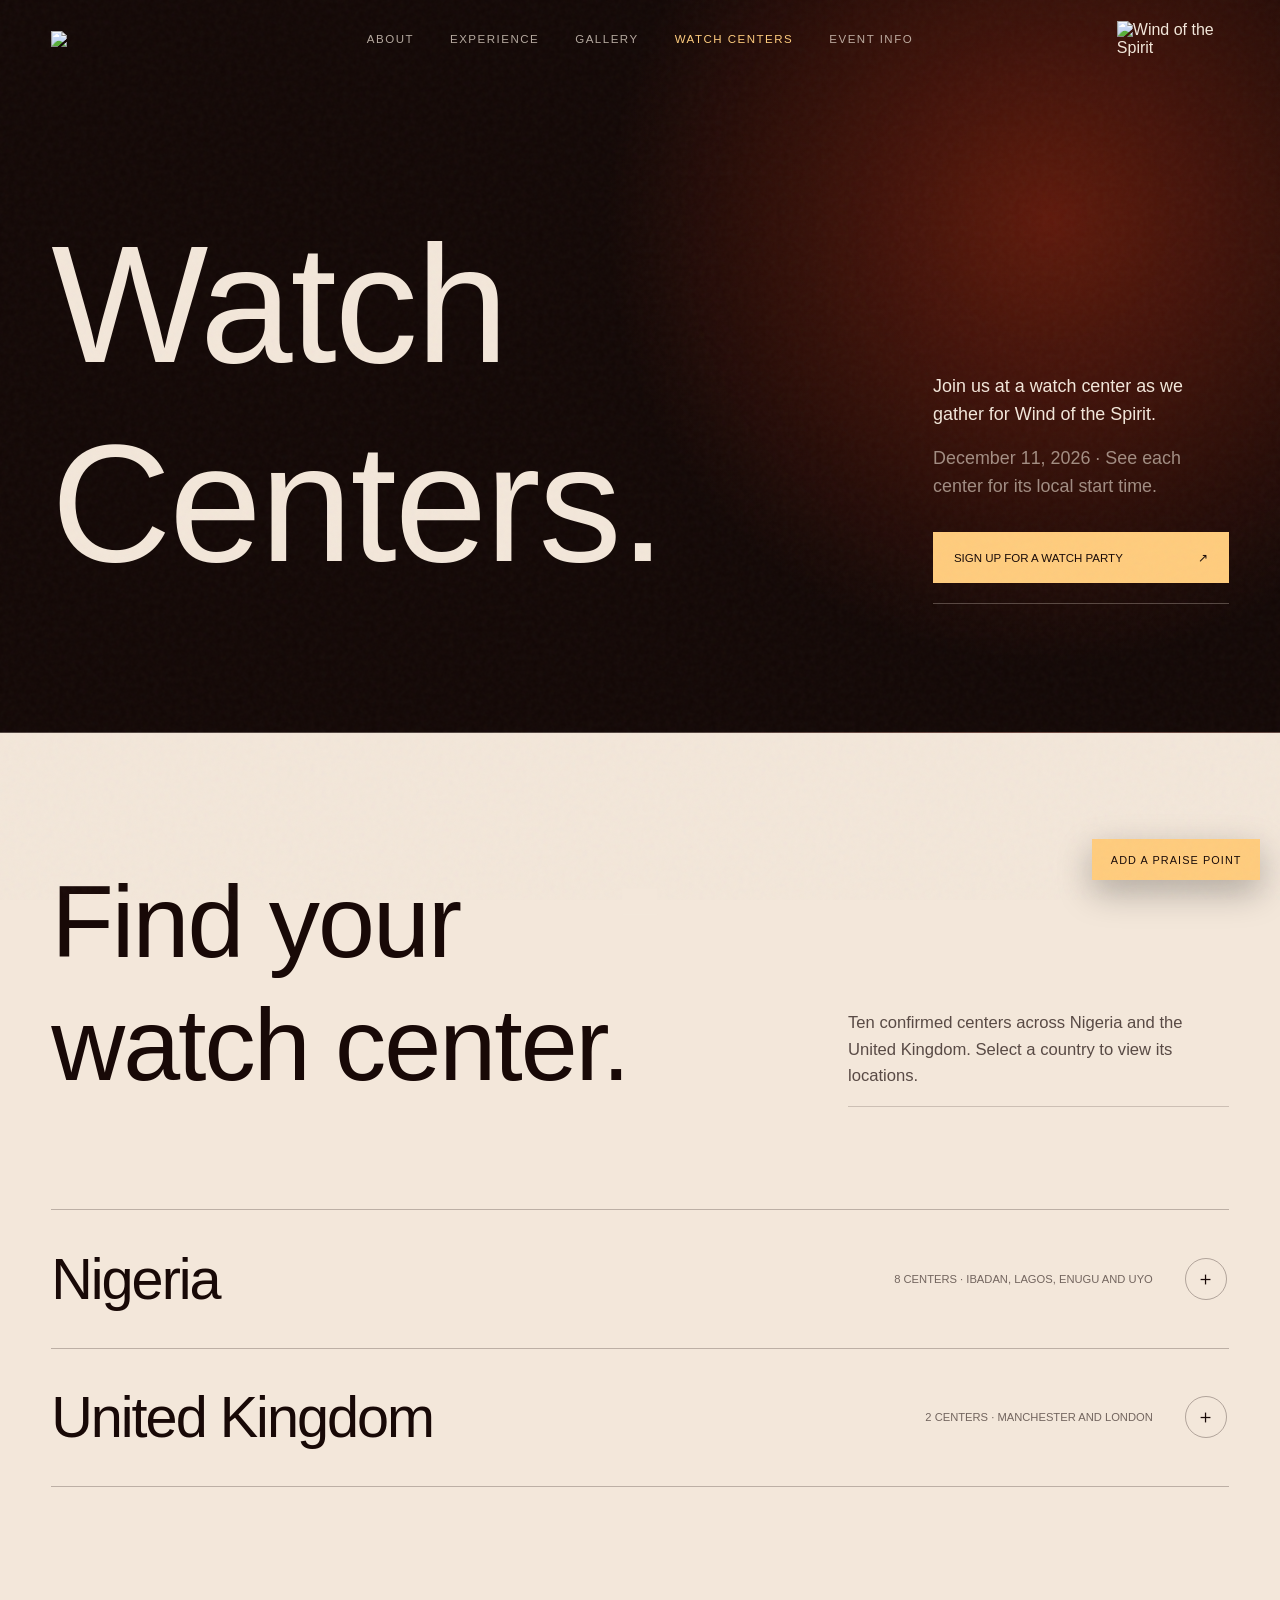
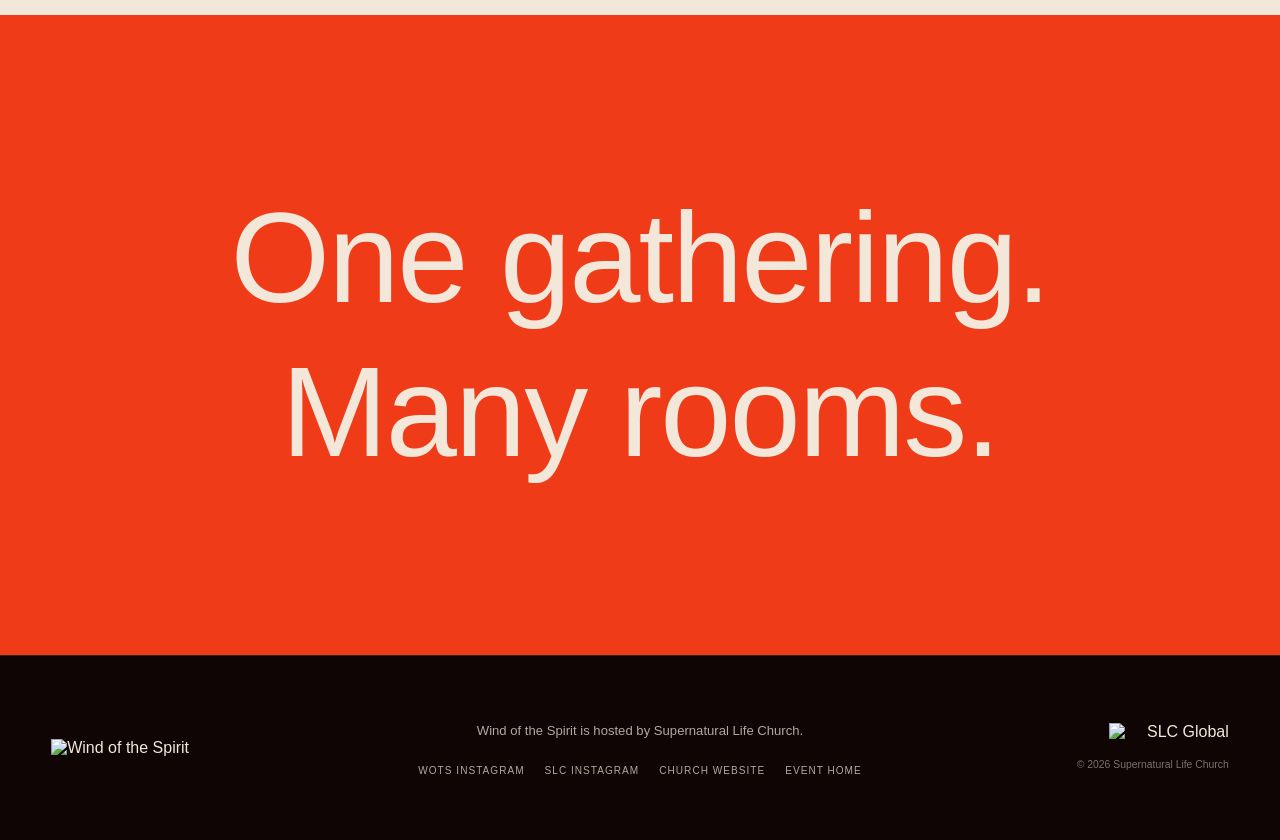
==== commit 619c9862: "Add Uyo watch center" ====
--- a/watch-centers.html
+++ b/watch-centers.html
@@ -41,12 +41,12 @@
     <section class="watch-directory" aria-labelledby="locations-title">
       <div class="watch-directory-head reveal">
         <h2 id="locations-title">Find your<br>watch center.</h2>
-        <p>Nine confirmed centers across Nigeria and the United Kingdom. Select a country to view its locations.</p>
+        <p>Ten confirmed centers across Nigeria and the United Kingdom. Select a country to view its locations.</p>
       </div>
 
       <div class="watch-countries">
         <details class="watch-country">
-          <summary><span>Nigeria</span><small>7 centers · Ibadan, Lagos and Enugu</small><b aria-hidden="true">＋</b></summary>
+          <summary><span>Nigeria</span><small>8 centers · Ibadan, Lagos, Enugu and Uyo</small><b aria-hidden="true">＋</b></summary>
           <div class="watch-country-content">
             <section class="watch-city" aria-labelledby="ibadan-centers">
               <div class="watch-city-head"><h3 id="ibadan-centers">Ibadan</h3><span>4 centers</span></div>
@@ -107,6 +107,18 @@
                 </article>
               </div>
             </section>
+
+            <section class="watch-city" aria-labelledby="uyo-centers">
+              <div class="watch-city-head"><h3 id="uyo-centers">Uyo</h3><span>1 center</span></div>
+              <div class="watch-center-grid">
+                <article class="watch-center-card">
+                  <h4>Sheergrace Arena</h4>
+                  <address>By Insight Bible Church, Nsikak Eduok Avenue (2 Lane), Uyo.</address>
+                  <div class="watch-center-contacts"><a href="tel:+2348132275689">Nsikan · +234 813 227 5689</a></div>
+                  <a class="watch-center-map" href="https://www.google.com/maps/search/?api=1&amp;query=Sheergrace%20Arena%20Insight%20Bible%20Church%20Nsikak%20Eduok%20Avenue%20Uyo" target="_blank" rel="noopener noreferrer">Open in Maps <span>↗</span></a>
+                </article>
+              </div>
+            </section>
           </div>
         </details>
 
